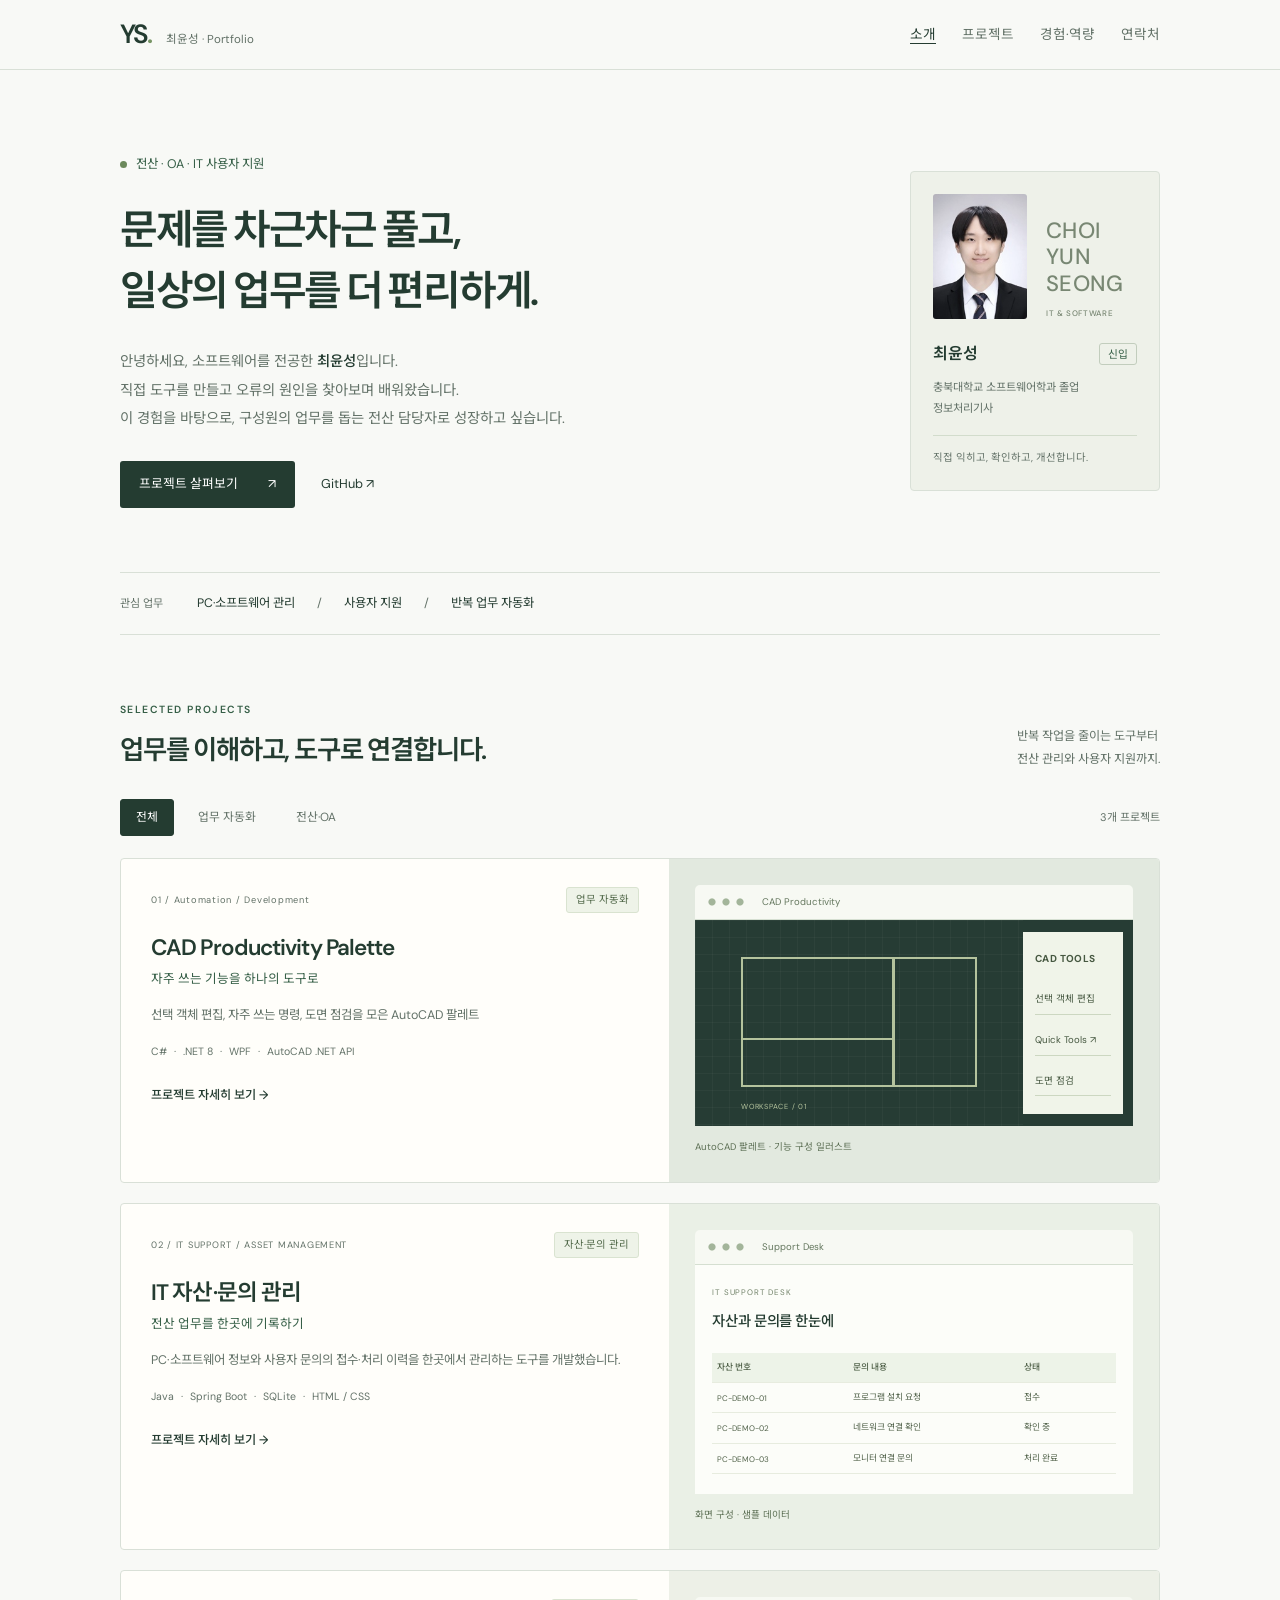
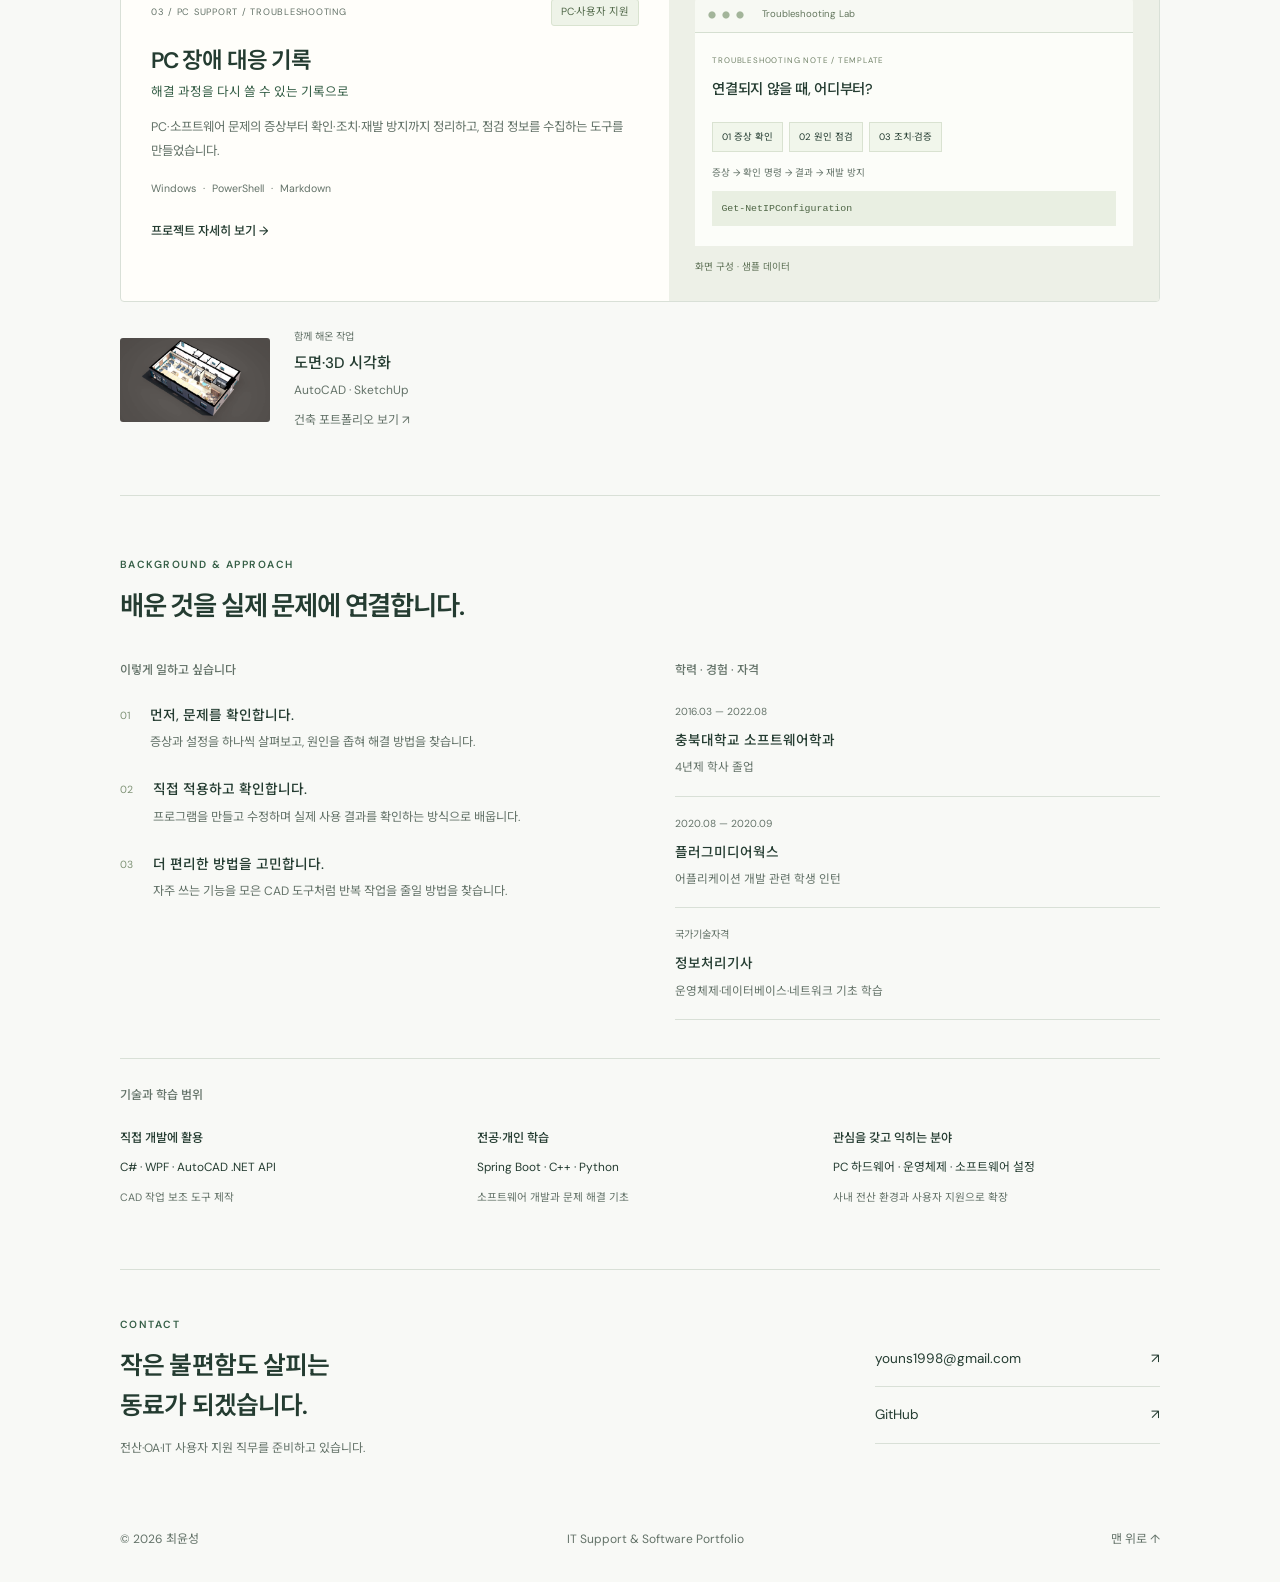
==== docs/index.html @ 03c6705c "Build IT support portfolio with finished project presentation" ====
<!doctype html>
<html lang="ko">
<head>
  <meta charset="utf-8">
  <meta name="viewport" content="width=device-width, initial-scale=1">
  <meta name="description" content="전산·OA 지원자 최윤성의 포트폴리오. C# 업무 자동화 경험과 IT 자산 관리, PC 장애 대응 프로젝트 설계를 소개합니다.">
  <link rel="icon" href="data:,">
  <link rel="stylesheet" href="css/portfolio.css?v=20261025-3">
  <title>최윤성 | IT Support & Software Portfolio</title>
</head>
<body data-page="home" data-focus="software" data-layout="support">
  <a class="skip-link" href="#work">프로젝트로 바로 가기</a>
  <header class="site-header">
    <a class="wordmark" href="#top" aria-label="최윤성 포트폴리오 처음으로">YS<span class="wordmark-dot">.</span><span class="wordmark-caption">최윤성 · Portfolio</span></a>
    <nav aria-label="주 메뉴"><a href="#top">소개</a><a href="#work">프로젝트</a><a href="#about">경험·역량</a><a href="#contact">연락처</a></nav>
  </header>
  <main id="top">
    <section class="hero page-width support-hero" aria-labelledby="hero-title">
      <div class="hero-copy">
        <p class="hero-role"><span class="availability-dot" aria-hidden="true"></span> 전산 · OA · IT 사용자 지원</p>
        <h1 id="hero-title">문제를 차근차근 풀고,<br>일상의 업무를 더 편리하게.</h1>
        <p class="hero-description">안녕하세요, 소프트웨어를 전공한 <strong>최윤성</strong>입니다.<br>직접 도구를 만들고 오류의 원인을 찾아보며 배워왔습니다.<br>이 경험을 바탕으로, 구성원의 업무를 돕는 전산 담당자로 성장하고 싶습니다.</p>
        <div class="hero-actions"><a class="solid-button" href="#work">프로젝트 살펴보기 <span aria-hidden="true">↗</span></a><a class="text-button" href="https://github.com/youns1998" target="_blank" rel="noopener noreferrer">GitHub ↗</a></div>
      </div>
      <aside class="profile-panel" aria-label="지원자 소개">
        <div class="profile-top"><img class="hero-portrait" src="images/최윤성.jpg" alt="최윤성 프로필 사진" width="120" height="160"><span class="profile-monogram" aria-hidden="true">CHOI<br>YUN<br>SEONG<span>IT & SOFTWARE</span></span></div>
        <p class="profile-name">최윤성 <span>신입</span></p>
        <ul class="hero-credentials"><li>충북대학교 소프트웨어학과 졸업</li><li>정보처리기사</li></ul>
        <p class="profile-caption">직접 익히고, 확인하고, 개선합니다.</p>
      </aside>
    </section>
    <div class="focus-strip page-width" aria-label="관심 업무"><span>관심 업무</span><p>PC·소프트웨어 관리</p><span aria-hidden="true">/</span><p>사용자 지원</p><span aria-hidden="true">/</span><p>반복 업무 자동화</p></div>
    <section id="work" class="work-section page-width" aria-labelledby="work-title">
      <div class="section-heading section-heading--wide"><div><p class="section-kicker">SELECTED PROJECTS</p><h2 id="work-title">업무를 이해하고, 도구로 연결합니다.</h2></div><p class="section-description">반복 작업을 줄이는 도구부터<br>전산 관리와 사용자 지원까지.</p></div>
      <div class="project-filters" role="group" aria-label="프로젝트 분야 필터"><button type="button" class="filter-button" data-filter="all" aria-pressed="true">전체</button><button type="button" class="filter-button" data-filter="automation" aria-pressed="false">업무 자동화</button><button type="button" class="filter-button" data-filter="support" aria-pressed="false">전산·OA</button><span id="project-filter-count" role="status"></span></div>
      <div id="software-project-list" class="case-list"></div>
      <section class="architecture-reference" aria-labelledby="visual-work-title"><a href="https://youns1998.github.io/portfolioCAD/" target="_blank" rel="noopener noreferrer"><img src="images/visual-work.png" alt="SketchUp으로 모델링한 만화카페 3D 렌더링" width="960" height="540" loading="lazy"><div class="architecture-reference-copy"><p>함께 해온 작업</p><h3 id="visual-work-title">도면·3D 시각화</h3><p>AutoCAD · SketchUp</p><span>건축 포트폴리오 보기 ↗</span></div></a></section>
    </section>
    <section id="about" class="about-section page-width" aria-labelledby="about-title">
      <div class="section-heading"><p class="section-kicker">BACKGROUND & APPROACH</p><h2 id="about-title">배운 것을 실제 문제에 연결합니다.</h2></div>
      <div class="about-grid"><div><h3 class="small-heading">이렇게 일하고 싶습니다</h3><ol class="approach-list"><li><span>01</span><div><h4>먼저, 문제를 확인합니다.</h4><p>증상과 설정을 하나씩 살펴보고, 원인을 좁혀 해결 방법을 찾습니다.</p></div></li><li><span>02</span><div><h4>직접 적용하고 확인합니다.</h4><p>프로그램을 만들고 수정하며 실제 사용 결과를 확인하는 방식으로 배웁니다.</p></div></li><li><span>03</span><div><h4>더 편리한 방법을 고민합니다.</h4><p>자주 쓰는 기능을 모은 CAD 도구처럼 반복 작업을 줄일 방법을 찾습니다.</p></div></li></ol></div>
      <div class="background"><h3 class="small-heading">학력 · 경험 · 자격</h3><dl class="background-list"><div><dt>2016.03 — 2022.08</dt><dd><strong>충북대학교 소프트웨어학과</strong><span>4년제 학사 졸업</span></dd></div><div><dt>2020.08 — 2020.09</dt><dd><strong>플러그미디어웍스</strong><span>어플리케이션 개발 관련 학생 인턴</span></dd></div><div><dt>국가기술자격</dt><dd><strong>정보처리기사</strong><span>운영체제·데이터베이스·네트워크 기초 학습</span></dd></div></dl></div></div>
      <div class="skills-overview"><h3 class="small-heading">기술과 학습 범위</h3><div class="skill-columns"><div><h4>직접 개발에 활용</h4><p>C# · WPF · AutoCAD .NET API</p><span>CAD 작업 보조 도구 제작</span></div><div><h4>전공·개인 학습</h4><p>Spring Boot · C++ · Python</p><span>소프트웨어 개발과 문제 해결 기초</span></div><div><h4>관심을 갖고 익히는 분야</h4><p>PC 하드웨어 · 운영체제 · 소프트웨어 설정</p><span>사내 전산 환경과 사용자 지원으로 확장</span></div></div></div>
    </section>
    <section id="contact" class="contact-section page-width support-contact" aria-labelledby="contact-title"><div><p class="section-kicker">CONTACT</p><h2 id="contact-title">작은 불편함도 살피는<br>동료가 되겠습니다.</h2><p>전산·OA·IT 사용자 지원 직무를 준비하고 있습니다.</p></div><div class="contact-links"><a href="mailto:youns1998@gmail.com">youns1998@gmail.com <span aria-hidden="true">↗</span></a><a href="https://github.com/youns1998" target="_blank" rel="noopener noreferrer">GitHub <span aria-hidden="true">↗</span></a></div></section>
  </main>
  <footer class="site-footer page-width"><span>© <span id="year"></span> 최윤성</span><span>IT Support & Software Portfolio</span><a href="#top">맨 위로 ↑</a></footer>
  <script src="data/projects.js?v=20261025-3"></script>
  <script src="js/portfolio.js?v=20261025-3"></script>
</body>
</html>
---- docs/css/portfolio.css ----
﻿@import url('https://fonts.googleapis.com/css2?family=DM+Sans:wght@400;500;600;700&family=Noto+Sans+KR:wght@400;500;600;700&display=swap');

:root { color-scheme:light; --ink:#252d28; --muted:#6a746c; --line:#dfe4dd; --paper:#fafbf9; --accent:#476351; --header-height:70px; }
* { box-sizing:border-box; }
html { scroll-padding-top:calc(var(--header-height) + 24px); }
body { margin:0; background:var(--paper); color:var(--ink); font-family:"DM Sans","Noto Sans KR",sans-serif; font-size:15px; line-height:1.75; }
a { color:inherit; text-underline-offset:4px; }
a:hover { color:var(--accent); }
a:focus-visible, button:focus-visible { outline:2px solid var(--accent); outline-offset:5px; }
button { font:inherit; }
img { max-width:100%; }
.page-width { width:min(100% - 64px,1040px); margin-inline:auto; }
.skip-link { position:fixed; z-index:100; left:16px; top:12px; padding:8px 14px; background:var(--ink); color:#fff; transform:translateY(-180%); }
.skip-link:focus { transform:none; }
.site-header { position:sticky; top:0; z-index:20; height:70px; display:flex; align-items:center; justify-content:space-between; gap:20px; padding-inline:max(32px,calc((100vw - 1040px)/2)); border-bottom:1px solid var(--line); background:var(--paper); }
.wordmark { font-weight:600; text-decoration:none; white-space:nowrap; }
.site-header nav { display:flex; gap:26px; }
.site-header nav a { font-size:.85rem; color:var(--muted); text-decoration:none; }
.site-header nav a[aria-current="location"] { color:var(--ink); text-decoration:underline; }
.hero { display:grid; grid-template-columns:minmax(0,1fr) 120px; align-items:center; gap:64px; padding-block:76px 68px; }
.hero-role { margin:0 0 10px; color:var(--muted); font-size:.85rem; }
.hero h1 { margin:0; font-size:2.6rem; font-weight:600; letter-spacing:-.045em; line-height:1.35; }
.hero-description { margin:22px 0; font-size:1rem; line-height:1.95; word-break:keep-all; }
.hero-credentials { margin:0; padding:0; list-style:none; color:var(--muted); font-size:.8rem; }
.hero-portrait { display:block; width:120px; height:160px; object-fit:cover; border-radius:3px; }
.work-section { padding-block:46px 64px; border-top:1px solid var(--line); }
h2 { font-size:1.4rem; font-weight:600; letter-spacing:-.035em; }
.section-heading { margin-bottom:28px; }
.section-heading h2 { margin:0; }
.project-collections { display:grid; gap:44px; }
.collection-heading { display:flex; align-items:baseline; justify-content:space-between; gap:18px; margin-bottom:16px; }
.collection-heading h3 { margin:0; color:var(--muted); font-size:.85rem; font-weight:500; }
.supporting-reference { font-size:.78rem; color:var(--muted); text-decoration:none; }
.featured-project-list { display:grid; grid-template-columns:repeat(2,minmax(0,1fr)); gap:18px; }
.featured-project { display:flex; flex-direction:column; align-items:start; min-width:0; padding:24px; border:1px solid var(--line); border-radius:4px; background:transparent; }
.project-status { display:inline-block; color:var(--muted); font-size:.73rem; font-weight:400; white-space:nowrap; }
.project-status[data-status="completed"] { color:var(--accent); }
.project-status-note { margin:6px 0; color:var(--muted); font-size:.8rem; }
.featured-project h4 { margin:10px 0 12px; font-size:1.2rem; font-weight:600; letter-spacing:-.025em; line-height:1.55; word-break:keep-all; }
.featured-description { margin:0 0 16px; color:var(--muted); font-size:.85rem; word-break:keep-all; }
.project-tools { display:flex; flex-wrap:wrap; gap:0; list-style:none; padding:0; margin:0 0 8px; color:var(--muted); font-size:.75rem; }
.project-tools li:not(:first-child)::before { content:"·"; margin:0 7px; }
.featured-footer { display:flex; flex-wrap:wrap; gap:18px; width:100%; margin-top:auto; padding-top:20px; }
.featured-footer a { font-size:.8rem; overflow-wrap:anywhere; }
.project-list { display:grid; }
.project-card--supporting { display:grid; grid-template-columns:minmax(0,1fr) auto; align-items:center; gap:24px; padding:20px 0; border-bottom:1px solid var(--line); }
.project-card--supporting:first-child { padding-top:4px; }
.project-card-copy { min-width:0; }
.project-title-row { display:flex; align-items:baseline; flex-wrap:wrap; gap:8px 14px; }
.project-card-title { margin:0; font-size:1rem; font-weight:500; letter-spacing:-.015em; }
.project-card-title a { text-decoration:none; }
.project-card-title a:hover { text-decoration:underline; }
.project-card-description { margin:5px 0 0; color:var(--muted); font-size:.83rem; word-break:keep-all; }
.project-row .project-tools { margin:7px 0 0; }
.project-row .project-card-title { font-size:1.05rem; }
.project-row .project-open-link { padding-block:10px; }
.architecture-reference { margin:32px 0 0; font-size:.8rem; color:var(--muted); }
.architecture-reference a { display:grid; grid-template-columns:176px minmax(0,1fr); align-items:center; gap:24px; width:fit-content; max-width:100%; text-decoration:none; }
.architecture-reference img { display:block; width:176px; height:auto; border-radius:3px; }
.architecture-reference h3 { margin:0; color:var(--ink); font-size:.95rem; font-weight:500; }
.architecture-reference p { margin:3px 0 8px; font-size:.75rem; }
.architecture-reference span { font-size:.75rem; }
.architecture-reference a:hover span { text-decoration:underline; }
.project-open-link { font-size:.78rem; color:var(--muted); white-space:nowrap; text-decoration:none; }
.project-open-link:hover { text-decoration:underline; }
.contact-section { display:flex; align-items:baseline; justify-content:space-between; flex-wrap:wrap; gap:20px; padding-block:36px 44px; border-top:1px solid var(--line); }
.contact-section h2 { margin:0; font-size:1rem; }
.contact-links { display:flex; flex-wrap:wrap; gap:12px 26px; font-size:.85rem; }
.contact-links a { text-decoration:none; overflow-wrap:anywhere; }
.contact-links a:hover { text-decoration:underline; }
.site-footer { display:flex; justify-content:space-between; align-items:center; gap:20px; padding-block:24px 32px; color:var(--muted); font-size:.75rem; }
.site-footer a { text-decoration:none; }
.detail-page { padding-block:28px 80px; }
.back-link { display:inline-block; margin-bottom:42px; font-size:.82rem; color:var(--muted); text-decoration:none; }
.detail-intro { display:grid; grid-template-columns:minmax(0,1.2fr) minmax(260px,1fr); align-items:start; gap:60px; padding-bottom:44px; }
.detail-heading { min-width:0; }
.detail-heading h1 { margin:10px 0 18px; font-size:2.25rem; line-height:1.45; font-weight:600; letter-spacing:-.04em; word-break:keep-all; overflow-wrap:anywhere; }
.detail-lead { margin:0 0 24px; color:var(--muted); font-size:.95rem; word-break:keep-all; }
.detail-facts { margin:0; font-size:.82rem; }
.detail-facts div, .project-card-meta div { display:grid; grid-template-columns:76px minmax(0,1fr); gap:16px; padding:12px 0; border-bottom:1px solid var(--line); }
.detail-facts dt { color:var(--muted); }
.detail-facts dd { margin:0; overflow-wrap:anywhere; }
.button { display:inline-block; padding:4px 0; color:var(--accent); font-size:.85rem; }
.development-detail { max-width:760px; padding-top:24px; border-top:1px solid var(--line); }
.development-detail h2 { font-size:1.15rem; margin:0 0 18px; }
.development-detail ul { padding-left:20px; color:var(--muted); font-size:.9rem; }
.development-detail li { margin-block:8px; }
.project-content { width:100%; min-width:0; margin:20px 0 0; }
.project-content h2, .project-content h5 { margin:0 0 10px; font-size:.95rem; font-weight:500; }
.project-content p, .project-features { margin:0; color:var(--muted); font-size:.83rem; line-height:1.85; overflow-wrap:anywhere; white-space:pre-line; }
.project-features { padding-left:20px; }
.project-verification { color:var(--muted); }
.project-screenshots { display:grid; gap:16px; }
.project-screenshot { margin:0; min-width:0; }
.project-screenshot img { display:block; width:100%; height:auto; border:1px solid var(--line); border-radius:3px; }
.project-screenshot figcaption { margin-top:6px; color:var(--muted); font-size:.75rem; overflow-wrap:anywhere; }
.detail-page > .project-content { max-width:860px; padding-top:24px; margin-bottom:28px; border-top:1px solid var(--line); }
.detail-page > .project-content h2 { font-size:1.15rem; }
.detail-page > .project-content p, .detail-page > .project-content li { font-size:.9rem; }
.featured-detail-intro:has(> :only-child) { grid-template-columns:1fr; }
.empty-message { min-height:40vh; }
.eyebrow { margin:0 0 12px; font-size:.75rem; color:var(--muted); }
/* Generic media cards remain available for document and video content. */
.project-card-visual { position:relative; display:grid; place-items:center; min-height:200px; }
.project-card-visual img { display:block; max-height:320px; object-fit:contain; }
.visual-grid, .visual-number, .visual-caption { display:none; }
.tool-preview { padding:20px; }
.tool-preview-title { display:block; margin-bottom:12px; }
.tool-preview-row { display:flex; justify-content:space-between; gap:12px; }
.drawing-document-index { display:grid; grid-template-columns:repeat(2,minmax(0,1fr)); gap:12px; }
.drawing-document-link { display:grid; gap:5px; padding:12px; border:1px solid var(--line); font-size:.8rem; text-decoration:none; }
.drawing-document-link img { width:100%; height:100px; object-fit:contain; }
.document-area { border-top:1px solid var(--line); padding-top:62px; }
.document-layout { display:grid; grid-template-columns:minmax(245px,320px) minmax(0,1fr); gap:28px; align-items:start; }
.document-list { max-height:900px; overflow:auto; border:1px solid var(--line); background:#fff; }
.document-group { margin:0; padding:15px 18px 8px; color:var(--accent); font-size:.7rem; font-weight:700; letter-spacing:.15em; text-transform:uppercase; }
.document-row { width:100%; min-height:77px; display:flex; align-items:center; gap:12px; padding:10px 14px; border:0; border-top:1px solid var(--line); background:#fff; text-align:left; color:var(--ink); cursor:pointer; }
.document-row:hover, .document-row.active { background:#eef2ec; }
.document-row.active { box-shadow:inset 3px 0 var(--accent); }
.document-row.is-pending .document-thumb { background:#f1f3ef; color:var(--muted); }
.document-thumb { width:52px; height:52px; flex:none; display:grid; place-items:center; background:#dfe8df; color:var(--accent); font-size:.65rem; font-weight:700; overflow:hidden; }
.document-thumb img { width:100%; height:100%; object-fit:cover; }
.document-row-labels { display:grid; flex:1; gap:3px; min-width:0; }
.document-row-labels small { color:var(--muted); font-size:.62rem; letter-spacing:.05em; }
.document-row-labels strong { font-size:.86rem; font-weight:600; }
.document-row-arrow { color:var(--accent); }
.pdf-panel { min-width:0; background:#fff; border:1px solid var(--line); }
.pdf-toolbar { min-height:66px; display:flex; justify-content:space-between; align-items:center; gap:15px; flex-wrap:wrap; padding:12px 18px; border-bottom:1px solid var(--line); }
.pdf-toolbar-label { display:flex; align-items:baseline; gap:12px; }
.pdf-title { font-size:.96rem; }
.pdf-count { color:var(--muted); font-size:.7rem; white-space:nowrap; }
.pdf-toolbar-actions { display:flex; align-items:center; flex-wrap:wrap; gap:6px; }
.toolbar-button, .toolbar-link { padding:7px 9px; border:1px solid var(--line); background:#fff; color:var(--ink); text-decoration:none; font-size:.7rem; font-weight:600; cursor:pointer; white-space:nowrap; }
.toolbar-button:hover:not(:disabled), .toolbar-link:hover { background:var(--paper); }
.toolbar-button:disabled { opacity:.35; cursor:default; }
.pdf-stage { height:min(78vh,860px); min-height:510px; background:#eef1ec; }
.pdf-stage:fullscreen { height:100vh; background:#e9ede7; }
.pdf-frame { display:block; width:100%; height:100%; border:0; }
.pdf-pending-state { height:100%; display:flex; flex-direction:column; justify-content:center; align-items:center; padding:28px; text-align:center; }
.pdf-pending-state strong { font-size:clamp(1.2rem,2.5vw,2rem); font-weight:500; word-break:keep-all; }
.pdf-pending-state > p:last-child { color:var(--muted); font-size:.9rem; }
.isometric-stage { position:relative; display:grid; place-items:center; width:100%; aspect-ratio:16/9; min-height:280px; overflow:hidden; border:1px solid var(--line); background:#f1f4ef; }
.isometric-video { display:block; width:100%; height:100%; position:absolute; inset:0; object-fit:contain; }
.video-toggle { position:absolute; right:20px; bottom:20px; min-height:44px; padding:10px 16px; border:1px solid #cad5cb; background:rgba(255,255,255,.96); color:var(--ink); font-size:.8rem; cursor:pointer; }
.video-toggle:disabled { opacity:.5; cursor:default; }
.project-card-visual > .isometric-stage { position:absolute; inset:0; height:100%; min-height:0; aspect-ratio:auto; border:0; }

@media (max-width:900px) {
  .detail-intro { grid-template-columns:1fr; gap:28px; }
  .document-layout { grid-template-columns:1fr; }
  .document-list { max-height:275px; }
}
@media (max-width:700px) {
  .featured-project-list { grid-template-columns:1fr; }
}
@media (max-width:600px) {
  .page-width { width:calc(100% - 40px); }
  .site-header { padding-inline:20px; gap:12px; }
  .site-header nav { gap:18px; }
  .site-header nav a { font-size:.75rem; }
  .wordmark { font-size:.9rem; }
  .hero { grid-template-columns:minmax(0,1fr) 72px; align-items:start; gap:16px; padding-block:48px; }
  .hero h1 { font-size:1.85rem; }
  .hero-portrait { width:72px; height:96px; margin-top:8px; }
  .hero-description { font-size:.88rem; }
  .hero-description br { display:none; }
  .hero-credentials { font-size:.73rem; }
  .work-section { padding-block:32px 44px; }
  .section-heading h2 { font-size:1.25rem; }
  .project-collections { gap:34px; }
  .featured-project { padding:20px; }
  .featured-project h4 { font-size:1.1rem; }
  .project-card--supporting { grid-template-columns:1fr; gap:10px; padding:18px 0; }
  .project-open-link { justify-self:start; }
  .project-card-title { font-size:.95rem; }
  .architecture-reference a { grid-template-columns:112px minmax(0,1fr); gap:16px; }
  .architecture-reference img { width:112px; }
  .architecture-reference h3 { font-size:.85rem; }
  .contact-section { display:block; padding-block:28px; }
  .contact-links { margin-top:16px; }
  .detail-heading h1 { font-size:1.85rem; }
  .back-link { margin-bottom:28px; }
  .pdf-toolbar { align-items:start; }
  .pdf-toolbar-actions { width:100%; }
  .pdf-stage { min-height:440px; height:65vh; }
  .isometric-stage { aspect-ratio:4/3; min-height:270px; }
  .video-toggle { right:12px; bottom:14px; }
}

/* IT support portfolio. Existing document/video layouts above remain compatible. */
:root { --paper:#f8f9f6; --ink:#243c31; --muted:#637268; --accent:#365f47; --line:#d9e0d7; }
body { -webkit-font-smoothing:antialiased; }
[hidden] { display:none !important; }
.sr-only { position:absolute; width:1px; height:1px; padding:0; margin:-1px; overflow:hidden; clip:rect(0,0,0,0); white-space:nowrap; border:0; }
.wordmark { display:flex; align-items:baseline; font-size:1.65rem; letter-spacing:-.07em; }
.wordmark-dot { color:#789565; }
.wordmark-caption { margin-left:15px; color:var(--muted); font-size:.72rem; font-weight:400; letter-spacing:0; }
.site-header { background:rgba(248,249,246,.97); }
.site-header nav a { padding-block:12px; }
.support-hero { grid-template-columns:minmax(0,1fr) 250px; gap:68px; padding-block:84px 64px; }
.support-hero h1 { font-size:clamp(2rem,3.2vw,2.9rem); font-weight:600; line-height:1.5; letter-spacing:-.055em; word-break:keep-all; }
.support-hero .hero-role { display:flex; align-items:center; gap:9px; margin-bottom:24px; color:var(--accent); font-size:.78rem; }
.availability-dot { width:7px; height:7px; background:#6b895b; border-radius:50%; }
.support-hero .hero-description { margin-block:24px 28px; font-size:.9rem; color:var(--muted); line-height:2; }
.hero-description strong { color:var(--ink); font-weight:500; }
.hero-actions { display:flex; align-items:center; gap:26px; }
.solid-button { display:inline-flex; align-items:center; gap:30px; padding:12px 19px; background:var(--ink); color:#fff; text-decoration:none; font-size:.8rem; border-radius:3px; }
.solid-button:hover { background:var(--accent); color:#fff; }
.text-button { font-size:.8rem; text-decoration:none; }
.text-button:hover { text-decoration:underline; }
.profile-panel { align-self:center; padding:22px; border:1px solid var(--line); background:#eef1e9; border-radius:4px; }
.profile-top { display:flex; align-items:end; gap:19px; }
.profile-panel .hero-portrait { width:94px; height:125px; margin:0; filter:saturate(.8); }
.profile-monogram { color:#788773; font-size:1.38rem; font-weight:500; line-height:1.2; letter-spacing:.02em; }
.profile-monogram > span { display:block; margin-top:12px; font-size:.5rem; letter-spacing:.08em; }
.profile-name { display:flex; justify-content:space-between; align-items:center; margin:21px 0 9px; font-size:1rem; font-weight:600; }
.profile-name > span { font-size:.67rem; font-weight:400; padding:1px 8px; border:1px solid #c2cdbd; border-radius:3px; color:var(--accent); }
.profile-panel .hero-credentials { font-size:.7rem; line-height:1.9; }
.profile-caption { border-top:1px solid #d2dccc; padding-top:13px; margin:16px 0 0; font-size:.65rem; color:var(--muted); }
.focus-strip { display:flex; align-items:center; flex-wrap:wrap; gap:10px 22px; padding-block:20px; border-top:1px solid var(--line); border-bottom:1px solid var(--line); font-size:.77rem; }
.focus-strip p { margin:0; }
.focus-strip > span { color:var(--muted); }
.focus-strip > span:first-child { margin-right:12px; font-size:.69rem; }
body[data-layout="support"] .work-section { border-top:0; padding-top:66px; }
.section-kicker { margin:0 0 12px; color:var(--accent); font-size:.65rem; font-weight:600; letter-spacing:.14em; }
.section-heading h2 { font-size:1.65rem; letter-spacing:-.045em; line-height:1.5; }
.section-heading--wide { display:flex; align-items:end; justify-content:space-between; gap:22px; margin-bottom:28px; }
.section-description { margin:0; color:var(--muted); font-size:.76rem; line-height:1.9; }
.project-filters { display:flex; flex-wrap:wrap; align-items:center; gap:8px; margin-bottom:22px; }
.filter-button { border:1px solid transparent; padding:7px 15px; background:transparent; color:var(--muted); font-size:.74rem; cursor:pointer; border-radius:3px; }
.filter-button[aria-pressed="true"] { border-color:var(--ink); background:var(--ink); color:#fff; }
.filter-button:hover:not([aria-pressed="true"]) { background:#e9ede5; }
#project-filter-count { margin-left:auto; color:var(--muted); font-size:.69rem; }
.case-list { display:grid; gap:20px; }
.case-card { display:grid; grid-template-columns:minmax(0,1.12fr) minmax(0,1fr); border:1px solid var(--line); border-radius:4px; background:#fffefa; overflow:hidden; }
.case-copy { padding:28px 30px; min-width:0; }
.case-topline { display:flex; align-items:center; justify-content:space-between; flex-wrap:wrap; gap:8px; margin-bottom:18px; }
.case-topline > span:empty { display:none; }
.case-number { font-size:.58rem; letter-spacing:.08em; color:var(--muted); }
.case-topline .project-status, .case-detail .project-status { font-size:.65rem; padding:3px 8px; border:1px solid #dce3d6; border-radius:3px; background:#f1f5ed; color:#405e3d; }
.case-topline .project-status[data-status="planned"], .case-detail .project-status[data-status="planned"] { color:#886526; background:#faf4e7; border-color:#e7d8bb; }
.case-title { margin:0 0 4px; font-size:1.4rem; font-weight:600; letter-spacing:-.04em; line-height:1.5; }
.case-title a { text-decoration:none; }
.case-title a:hover { text-decoration:underline; }
.case-label { margin:0 0 13px; color:var(--accent); font-size:.79rem; }
.case-card .project-card-description { margin:0 0 16px; font-size:.78rem; line-height:1.9; }
.case-card .project-tools { font-size:.66rem; }
.case-actions { display:flex; flex-wrap:wrap; gap:12px 22px; align-items:center; margin-top:23px; }
.case-detail-link { font-size:.76rem; font-weight:500; text-decoration:none; }
.case-detail-link:hover { text-decoration:underline; }
.case-actions .project-open-link { font-size:.69rem; }
.unfinished-note { margin:14px 0 -8px; font-size:.66rem; color:#876829; }
.case-preview { display:flex; flex-direction:column; align-self:stretch; min-width:0; margin:0; background:#eaf0e6; padding:26px; justify-content:center; }
.preview-chrome { display:flex; align-items:center; gap:16px; border-bottom:1px solid #d5dfd1; background:#f7f9f3; padding:9px 13px; font-size:.6rem; color:#64775e; border-radius:5px 5px 0 0; }
.preview-dots { font-size:.5rem; color:#a3b59a; letter-spacing:2px; }
.preview-screen { min-height:172px; background:#fcfdf9; padding:20px 17px; overflow:hidden; }
.case-preview figcaption { margin-top:12px; color:#5d7055; font-size:.6rem; line-height:1.8; }
.preview-eyebrow { margin:0 0 9px; color:#72836a; font-size:.5rem; letter-spacing:.1em; }
.preview-heading { font-size:.9rem; font-weight:500; letter-spacing:-.025em; }
.preview-table { width:100%; border-collapse:collapse; margin-top:18px; font-size:.55rem; color:#52634b; text-align:left; }
.preview-table th { font-weight:500; background:#edf3e8; }
.preview-table th, .preview-table td { padding:7px 5px; border-bottom:1px solid #e7ecdf; }
.preview-table td:first-child { font-size:.5rem; white-space:nowrap; }
.preview-flow { display:flex; flex-wrap:wrap; gap:6px; margin-top:19px; }
.preview-flow span { border:1px solid #d9e2d1; background:#f1f6eb; padding:6px 9px; font-size:.59rem; }
.preview-note { margin:13px 0 9px; font-size:.6rem; color:var(--muted); }
.preview-code { display:block; padding:9px; background:#e9efe2; color:#4e6545; font-size:.62rem; overflow-wrap:anywhere; }
.preview--runbook { background:#edf0e7; }
.preview--cad { background:#e2e9df; }
.preview--cad .preview-screen { display:grid; grid-template-columns:1fr 110px; padding:0; background:#263c34; }
.cad-drawing { position:relative; min-height:200px; background-image:linear-gradient(#ffffff08 1px,transparent 1px),linear-gradient(90deg,#ffffff08 1px,transparent 1px); background-size:17px 17px; }
.drawing-room { position:absolute; border:2px solid #b4c39d; }
.room-one { left:14%; top:18%; width:47%; height:40%; }
.room-two { left:14%; top:56%; width:47%; height:25%; border-top:0; }
.room-three { left:60%; top:18%; width:26%; height:63%; }
.drawing-label { position:absolute; left:14%; bottom:6%; color:#b4c39d; font-size:.46rem; letter-spacing:.1em; }
.cad-palette { display:flex; flex-direction:column; gap:11px; padding:18px 12px; margin:12px 10px 12px 0; color:#465841; background:#f0f4e9; font-size:.6rem; }
.cad-palette strong { font-size:.63rem; letter-spacing:.04em; margin-bottom:6px; }
.cad-palette > span { padding:6px 0; border-bottom:1px solid #ccd7c1; }
.learning-projects { border-block:1px solid var(--line); padding-block:19px; margin-top:26px; }
.learning-projects summary { cursor:pointer; font-size:.82rem; }
.learning-projects summary > span { margin-left:15px; color:var(--muted); font-size:.7rem; }
.learning-projects > p { font-size:.76rem; color:var(--muted); }
.learning-row { display:flex; justify-content:space-between; gap:18px; font-size:.79rem; padding:11px 0; }
.learning-row span { flex-shrink:0; font-size:.7rem; color:var(--muted); }
body[data-layout="support"] .architecture-reference { margin-top:26px; }
body[data-layout="support"] .architecture-reference a { width:100%; grid-template-columns:150px 1fr; gap:24px; }
body[data-layout="support"] .architecture-reference img { width:150px; }
.architecture-reference-copy > p:first-child { font-size:.64rem; margin:0 0 4px; }
.about-section { padding-block:60px; border-top:1px solid var(--line); }
.about-grid { display:grid; grid-template-columns:1fr 1fr; gap:70px; margin-top:34px; }
.small-heading { font-size:.75rem; font-weight:500; color:var(--muted); margin:0 0 22px; }
.approach-list { list-style:none; padding:0; margin:0; }
.approach-list li { display:flex; gap:20px; margin-bottom:24px; }
.approach-list li > span { font-size:.65rem; color:#7e9275; padding-top:4px; }
.approach-list h4 { margin:0 0 5px; font-size:.86rem; font-weight:500; }
.approach-list p { margin:0; font-size:.76rem; color:var(--muted); word-break:keep-all; }
.background-list { margin:0; }
.background-list > div { padding-bottom:18px; margin-bottom:18px; border-bottom:1px solid var(--line); }
.background-list dt { font-size:.64rem; color:var(--muted); margin-bottom:6px; }
.background-list dd { margin:0; }
.background-list strong { font-size:.85rem; font-weight:500; }
.background-list span { display:block; font-size:.73rem; color:var(--muted); margin-top:4px; }
.skills-overview { padding-top:26px; margin-top:20px; border-top:1px solid var(--line); }
.skill-columns { display:grid; grid-template-columns:1fr 1fr 1fr; gap:30px; }
.skill-columns h4 { font-size:.76rem; font-weight:500; margin:0 0 8px; }
.skill-columns p { font-size:.74rem; margin:0 0 5px; }
.skill-columns span { font-size:.67rem; color:var(--muted); }
.support-contact { align-items:center; padding-block:46px; }
.support-contact h2 { font-size:1.55rem; line-height:1.6; }
.support-contact > div > p:last-child { font-size:.75rem; color:var(--muted); margin-bottom:0; }
.support-contact .contact-links { display:grid; gap:0; min-width:285px; }
.support-contact .contact-links a { display:flex; justify-content:space-between; gap:25px; border-bottom:1px solid var(--line); padding:16px 0; font-size:.85rem; }
.case-detail-intro { display:grid; grid-template-columns:1fr 1fr; gap:48px; padding-bottom:35px; align-items:center; }
.case-detail-intro .section-kicker { margin-top:20px; }
.case-detail-intro .detail-heading h1 { font-size:2rem; }
.case-detail .case-preview { border-radius:4px; }
.completion-notice { padding:21px 24px; background:#f3f0e5; border-left:3px solid #b19558; margin-block:0 42px; }
.completion-notice strong { font-size:.87rem; font-weight:500; }
.completion-notice p { font-size:.78rem; margin:7px 0 0; color:#74694e; }
.case-overview { display:grid; grid-template-columns:repeat(3,1fr); gap:32px; }
.case-overview h2 { font-size:1rem; margin:0 0 12px; }
.case-overview p { font-size:.83rem; color:var(--muted); word-break:keep-all; }
.case-facts { margin-block:25px 40px; }
.case-facts > div { grid-template-columns:100px 1fr; }
.implementation-section, .evidence-section { padding-block:28px; border-top:1px solid var(--line); }
.implementation-section h2, .evidence-section h2 { font-size:1.2rem; margin:0 0 12px; }
.implementation-section > p:not(.section-kicker), .evidence-section > p { font-size:.8rem; color:var(--muted); }
.implementation-list { list-style:none; padding:0; margin:25px 0 0; }
.implementation-list li { display:flex; gap:15px; align-items:baseline; padding-block:13px; border-bottom:1px solid var(--line); font-size:.83rem; }
.todo-marker { font-size:.63rem; flex-shrink:0; color:#856426; border:1px solid #decfac; background:#faf4e7; padding:2px 7px; border-radius:2px; }
.evidence-grid { display:grid; grid-template-columns:repeat(3,1fr); gap:16px; margin-top:24px; }
.evidence-slot { padding:22px; border:1px dashed #bbc9b4; border-radius:3px; background:#f0f3eb; min-height:140px; }
.evidence-slot > span { color:#687b5f; font-size:.65rem; }
.evidence-slot p { margin:14px 0 0; font-size:.8rem; }
@media (max-width:900px) {
  .support-hero { gap:30px; grid-template-columns:minmax(0,1fr) 220px; }
  .profile-panel { padding:17px; }
  .profile-top { gap:13px; }
  .profile-monogram { font-size:1.16rem; }
  .case-card { grid-template-columns:1fr 1fr; }
  .case-copy { padding:24px; }
  .case-preview { padding:20px; }
  .case-title { font-size:1.2rem; }
  .about-grid { gap:35px; }
  .case-detail-intro { gap:28px; }
}
@media (max-width:700px) {
  .support-hero { grid-template-columns:1fr; padding-block:48px 36px; }
  .support-hero h1 { font-size:clamp(1.8rem,5.2vw,2.6rem); }
  .profile-panel { display:none; }
  .support-hero .hero-description { font-size:.85rem; }
  .wordmark-caption { display:none; }
  .focus-strip { gap:8px 13px; font-size:.68rem; }
  .focus-strip > span:first-child { flex-basis:100%; }
  .section-heading--wide { display:block; }
  .section-description { margin-top:15px; }
  .section-description br { display:none; }
  .section-heading h2 { font-size:1.35rem; }
  body[data-layout="support"] .work-section { padding-top:40px; }
  .case-card { grid-template-columns:1fr; }
  .case-preview { padding:22px; }
  .case-copy { padding:24px; }
  .case-preview .preview-screen { min-height:160px; }
  .case-preview.preview--cad .preview-screen { min-height:190px; }
  .case-title { font-size:1.35rem; }
  .about-grid, .skill-columns, .case-overview, .evidence-grid { grid-template-columns:1fr; gap:24px; }
  .about-section { padding-block:40px; }
  .skill-columns { gap:20px; }
  .skill-columns > div { border-left:2px solid #d5dfcc; padding-left:16px; }
  .case-detail-intro { grid-template-columns:1fr; }
  .support-contact { display:block; }
  .support-contact .contact-links { min-width:0; margin-top:20px; }
  .support-contact h2 { font-size:1.35rem; }
  .site-footer > span:nth-child(2) { display:none; }
  .case-overview p { margin-bottom:0; }
  .case-detail-intro .detail-heading h1 { font-size:1.7rem; }
}
@media (max-width:380px) {
  .page-width { width:calc(100% - 32px); }
  .site-header { padding-inline:16px; }
  .site-header nav { gap:12px; }
  .site-header nav a { font-size:.67rem; }
  .support-hero h1 { font-size:1.65rem; }
  .filter-button { padding:7px 11px; font-size:.69rem; }
  .case-copy { padding:20px; }
  .case-preview { padding:16px; }
  .case-title { font-size:1.2rem; }
  .preview-table { font-size:.5rem; }
  .preview-table th, .preview-table td { padding:7px 3px; }
  .preview-flow span { padding:6px; font-size:.55rem; }
  .learning-projects summary > span { display:block; margin-left:18px; }
}
@media (prefers-reduced-motion:reduce) { html { scroll-behavior:auto; } }

/* Finished presentation: project subjects replace implementation-state UI. */
.project-type { display:inline-block; padding:3px 9px; background:#eef3e8; color:#52694a; border:1px solid #d9e3d0; border-radius:3px; font-size:.65rem; white-space:nowrap; }
.case-detail .project-type { margin-bottom:2px; }
.case-features-section, .case-workflow-section { padding-block:34px; border-top:1px solid var(--line); }
.case-features-section > h2, .case-workflow-section > h2 { margin:0 0 24px; font-size:1.2rem; }
.case-feature-grid { display:grid; grid-template-columns:repeat(3,minmax(0,1fr)); gap:18px; }
.case-feature-item { padding:24px; background:#eef2e9; border:1px solid var(--line); border-radius:4px; }
.feature-index { color:#839176; font-size:.68rem; }
.case-feature-item h3 { margin:17px 0 9px; font-size:.95rem; font-weight:500; }
.case-feature-item p { margin:0; color:var(--muted); font-size:.8rem; word-break:keep-all; }
.case-workflow { display:grid; grid-template-columns:repeat(4,minmax(0,1fr)); list-style:none; padding:0; margin:0; border:1px solid var(--line); border-radius:4px; }
.case-workflow li { padding:22px; border-right:1px solid var(--line); min-width:0; }
.case-workflow li:last-child { border-right:0; }
.case-workflow span { display:block; margin-bottom:13px; color:#849178; font-size:.66rem; }
.case-workflow strong { font-size:.85rem; font-weight:500; word-break:keep-all; }
.case-closing { display:flex; justify-content:space-between; gap:24px; align-items:center; flex-wrap:wrap; margin-top:16px; padding-block:30px; border-top:1px solid var(--line); }
.case-closing p { font-size:.8rem; color:var(--muted); margin:0; }
@media (max-width:700px) {
  .case-feature-grid { grid-template-columns:1fr; gap:13px; }
  .case-feature-item { padding:22px; }
  .case-feature-item h3 { margin-top:10px; }
  .case-workflow { grid-template-columns:repeat(2,minmax(0,1fr)); }
  .case-workflow li { padding:20px; }
  .case-workflow li:nth-child(2) { border-right:0; }
  .case-workflow li:nth-child(-n+2) { border-bottom:1px solid var(--line); }
}
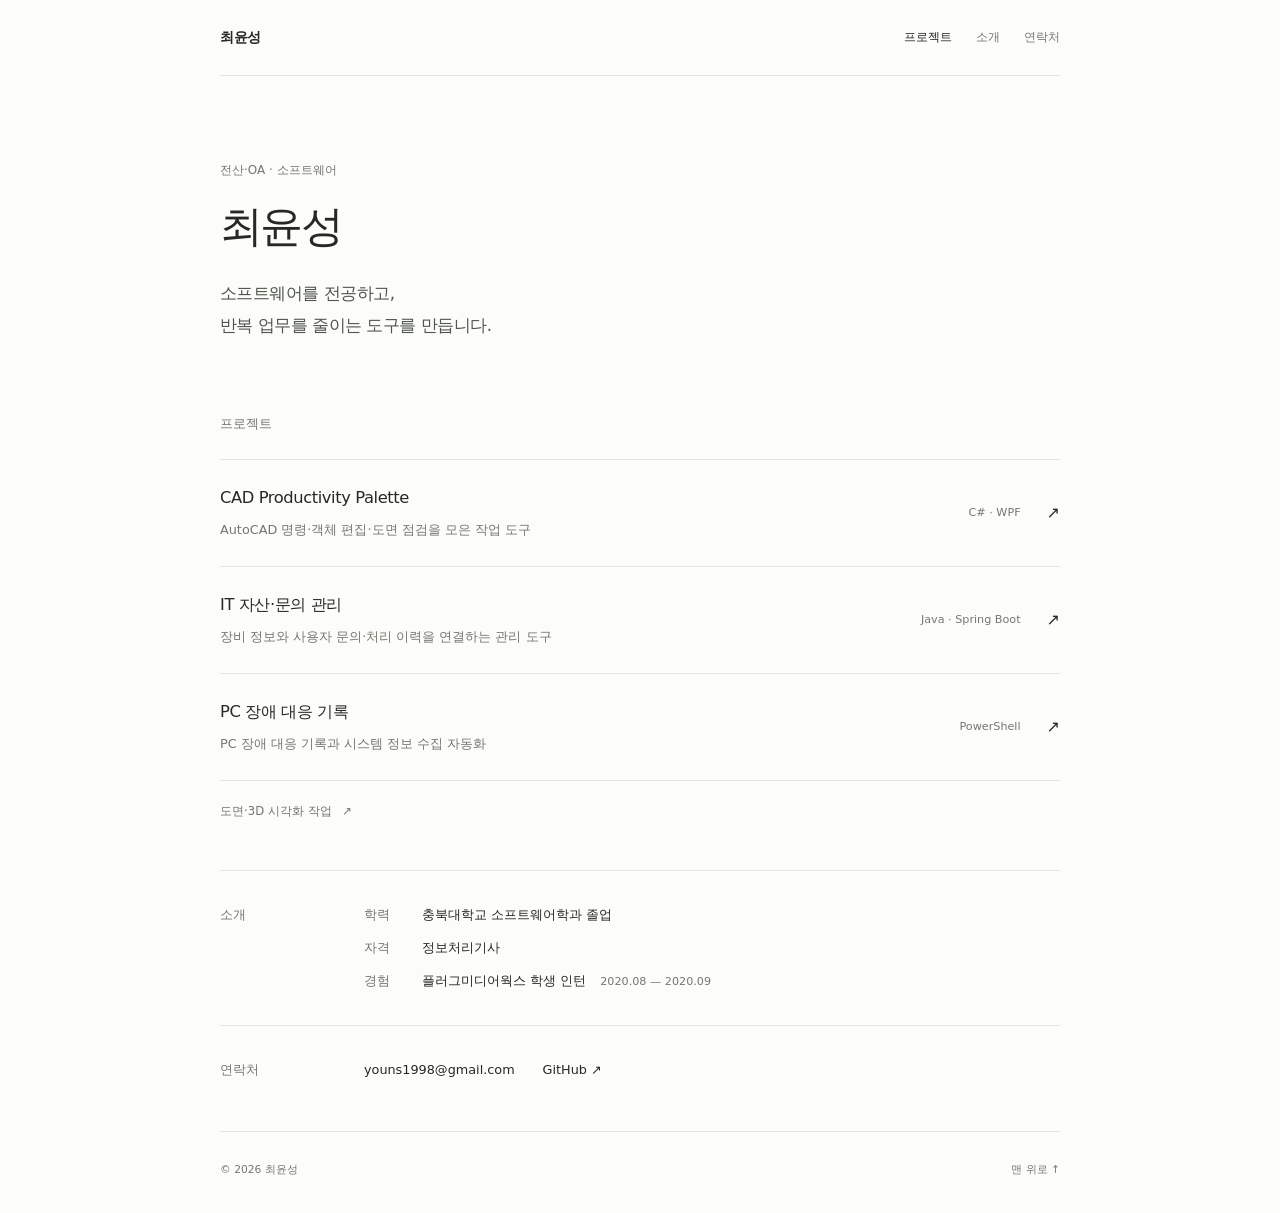
==== commit f6074ad1: "Simplify portfolio to concise text and project list" ====
--- a/docs/index.html
+++ b/docs/index.html
@@ -1,51 +1,41 @@
-<!doctype html>
+﻿<!doctype html>
 <html lang="ko">
 <head>
   <meta charset="utf-8">
   <meta name="viewport" content="width=device-width, initial-scale=1">
-  <meta name="description" content="전산·OA 지원자 최윤성의 포트폴리오. C# 업무 자동화 경험과 IT 자산 관리, PC 장애 대응 프로젝트 설계를 소개합니다.">
+  <meta name="description" content="최윤성의 전산·OA·소프트웨어 포트폴리오. 업무 자동화, IT 자산 관리, PC 사용자 지원 프로젝트를 소개합니다.">
   <link rel="icon" href="data:,">
-  <link rel="stylesheet" href="css/portfolio.css?v=20261025-3">
+  <link rel="stylesheet" href="css/portfolio.css?v=20261025-4">
   <title>최윤성 | IT Support & Software Portfolio</title>
 </head>
 <body data-page="home" data-focus="software" data-layout="support">
   <a class="skip-link" href="#work">프로젝트로 바로 가기</a>
-  <header class="site-header">
-    <a class="wordmark" href="#top" aria-label="최윤성 포트폴리오 처음으로">YS<span class="wordmark-dot">.</span><span class="wordmark-caption">최윤성 · Portfolio</span></a>
-    <nav aria-label="주 메뉴"><a href="#top">소개</a><a href="#work">프로젝트</a><a href="#about">경험·역량</a><a href="#contact">연락처</a></nav>
+  <header class="site-header page-width">
+    <a class="wordmark" href="#top">최윤성</a>
+    <nav aria-label="주 메뉴"><a href="#work">프로젝트</a><a href="#about">소개</a><a href="#contact">연락처</a></nav>
   </header>
-  <main id="top">
-    <section class="hero page-width support-hero" aria-labelledby="hero-title">
-      <div class="hero-copy">
-        <p class="hero-role"><span class="availability-dot" aria-hidden="true"></span> 전산 · OA · IT 사용자 지원</p>
-        <h1 id="hero-title">문제를 차근차근 풀고,<br>일상의 업무를 더 편리하게.</h1>
-        <p class="hero-description">안녕하세요, 소프트웨어를 전공한 <strong>최윤성</strong>입니다.<br>직접 도구를 만들고 오류의 원인을 찾아보며 배워왔습니다.<br>이 경험을 바탕으로, 구성원의 업무를 돕는 전산 담당자로 성장하고 싶습니다.</p>
-        <div class="hero-actions"><a class="solid-button" href="#work">프로젝트 살펴보기 <span aria-hidden="true">↗</span></a><a class="text-button" href="https://github.com/youns1998" target="_blank" rel="noopener noreferrer">GitHub ↗</a></div>
-      </div>
-      <aside class="profile-panel" aria-label="지원자 소개">
-        <div class="profile-top"><img class="hero-portrait" src="images/최윤성.jpg" alt="최윤성 프로필 사진" width="120" height="160"><span class="profile-monogram" aria-hidden="true">CHOI<br>YUN<br>SEONG<span>IT & SOFTWARE</span></span></div>
-        <p class="profile-name">최윤성 <span>신입</span></p>
-        <ul class="hero-credentials"><li>충북대학교 소프트웨어학과 졸업</li><li>정보처리기사</li></ul>
-        <p class="profile-caption">직접 익히고, 확인하고, 개선합니다.</p>
-      </aside>
+  <main id="top" class="page-width">
+    <section class="intro" aria-labelledby="hero-title">
+      <p class="intro-role">전산·OA · 소프트웨어</p>
+      <h1 id="hero-title">최윤성</h1>
+      <p class="intro-description">소프트웨어를 전공하고,<br>반복 업무를 줄이는 도구를 만듭니다.</p>
     </section>
-    <div class="focus-strip page-width" aria-label="관심 업무"><span>관심 업무</span><p>PC·소프트웨어 관리</p><span aria-hidden="true">/</span><p>사용자 지원</p><span aria-hidden="true">/</span><p>반복 업무 자동화</p></div>
-    <section id="work" class="work-section page-width" aria-labelledby="work-title">
-      <div class="section-heading section-heading--wide"><div><p class="section-kicker">SELECTED PROJECTS</p><h2 id="work-title">업무를 이해하고, 도구로 연결합니다.</h2></div><p class="section-description">반복 작업을 줄이는 도구부터<br>전산 관리와 사용자 지원까지.</p></div>
-      <div class="project-filters" role="group" aria-label="프로젝트 분야 필터"><button type="button" class="filter-button" data-filter="all" aria-pressed="true">전체</button><button type="button" class="filter-button" data-filter="automation" aria-pressed="false">업무 자동화</button><button type="button" class="filter-button" data-filter="support" aria-pressed="false">전산·OA</button><span id="project-filter-count" role="status"></span></div>
-      <div id="software-project-list" class="case-list"></div>
-      <section class="architecture-reference" aria-labelledby="visual-work-title"><a href="https://youns1998.github.io/portfolioCAD/" target="_blank" rel="noopener noreferrer"><img src="images/visual-work.png" alt="SketchUp으로 모델링한 만화카페 3D 렌더링" width="960" height="540" loading="lazy"><div class="architecture-reference-copy"><p>함께 해온 작업</p><h3 id="visual-work-title">도면·3D 시각화</h3><p>AutoCAD · SketchUp</p><span>건축 포트폴리오 보기 ↗</span></div></a></section>
+    <section id="work" class="work-section" aria-labelledby="work-title">
+      <h2 id="work-title">프로젝트</h2>
+      <div id="software-project-list" class="project-list"></div>
+      <p class="other-work"><a href="https://youns1998.github.io/portfolioCAD/" target="_blank" rel="noopener noreferrer">도면·3D 시각화 작업 <span aria-hidden="true">↗</span></a></p>
     </section>
-    <section id="about" class="about-section page-width" aria-labelledby="about-title">
-      <div class="section-heading"><p class="section-kicker">BACKGROUND & APPROACH</p><h2 id="about-title">배운 것을 실제 문제에 연결합니다.</h2></div>
-      <div class="about-grid"><div><h3 class="small-heading">이렇게 일하고 싶습니다</h3><ol class="approach-list"><li><span>01</span><div><h4>먼저, 문제를 확인합니다.</h4><p>증상과 설정을 하나씩 살펴보고, 원인을 좁혀 해결 방법을 찾습니다.</p></div></li><li><span>02</span><div><h4>직접 적용하고 확인합니다.</h4><p>프로그램을 만들고 수정하며 실제 사용 결과를 확인하는 방식으로 배웁니다.</p></div></li><li><span>03</span><div><h4>더 편리한 방법을 고민합니다.</h4><p>자주 쓰는 기능을 모은 CAD 도구처럼 반복 작업을 줄일 방법을 찾습니다.</p></div></li></ol></div>
-      <div class="background"><h3 class="small-heading">학력 · 경험 · 자격</h3><dl class="background-list"><div><dt>2016.03 — 2022.08</dt><dd><strong>충북대학교 소프트웨어학과</strong><span>4년제 학사 졸업</span></dd></div><div><dt>2020.08 — 2020.09</dt><dd><strong>플러그미디어웍스</strong><span>어플리케이션 개발 관련 학생 인턴</span></dd></div><div><dt>국가기술자격</dt><dd><strong>정보처리기사</strong><span>운영체제·데이터베이스·네트워크 기초 학습</span></dd></div></dl></div></div>
-      <div class="skills-overview"><h3 class="small-heading">기술과 학습 범위</h3><div class="skill-columns"><div><h4>직접 개발에 활용</h4><p>C# · WPF · AutoCAD .NET API</p><span>CAD 작업 보조 도구 제작</span></div><div><h4>전공·개인 학습</h4><p>Spring Boot · C++ · Python</p><span>소프트웨어 개발과 문제 해결 기초</span></div><div><h4>관심을 갖고 익히는 분야</h4><p>PC 하드웨어 · 운영체제 · 소프트웨어 설정</p><span>사내 전산 환경과 사용자 지원으로 확장</span></div></div></div>
+    <section id="about" class="about-section" aria-labelledby="about-title">
+      <h2 id="about-title">소개</h2>
+      <dl class="profile-facts"><div><dt>학력</dt><dd>충북대학교 소프트웨어학과 졸업</dd></div><div><dt>자격</dt><dd>정보처리기사</dd></div><div><dt>경험</dt><dd>플러그미디어웍스 학생 인턴 <span class="fact-date">2020.08 — 2020.09</span></dd></div></dl>
     </section>
-    <section id="contact" class="contact-section page-width support-contact" aria-labelledby="contact-title"><div><p class="section-kicker">CONTACT</p><h2 id="contact-title">작은 불편함도 살피는<br>동료가 되겠습니다.</h2><p>전산·OA·IT 사용자 지원 직무를 준비하고 있습니다.</p></div><div class="contact-links"><a href="mailto:youns1998@gmail.com">youns1998@gmail.com <span aria-hidden="true">↗</span></a><a href="https://github.com/youns1998" target="_blank" rel="noopener noreferrer">GitHub <span aria-hidden="true">↗</span></a></div></section>
+    <section id="contact" class="contact-section" aria-labelledby="contact-title">
+      <h2 id="contact-title">연락처</h2>
+      <div class="contact-links"><a href="mailto:youns1998@gmail.com">youns1998@gmail.com</a><a href="https://github.com/youns1998" target="_blank" rel="noopener noreferrer">GitHub ↗</a></div>
+    </section>
   </main>
-  <footer class="site-footer page-width"><span>© <span id="year"></span> 최윤성</span><span>IT Support & Software Portfolio</span><a href="#top">맨 위로 ↑</a></footer>
-  <script src="data/projects.js?v=20261025-3"></script>
-  <script src="js/portfolio.js?v=20261025-3"></script>
+  <footer class="site-footer page-width"><span>© <span id="year"></span> 최윤성</span><a href="#top">맨 위로 ↑</a></footer>
+  <script src="data/projects.js?v=20261025-4"></script>
+  <script src="js/portfolio.js?v=20261025-4"></script>
 </body>
 </html>
--- a/docs/css/portfolio.css
+++ b/docs/css/portfolio.css
@@ -1,105 +1,89 @@
-﻿@import url('https://fonts.googleapis.com/css2?family=DM+Sans:wght@400;500;600;700&family=Noto+Sans+KR:wght@400;500;600;700&display=swap');
-
-:root { color-scheme:light; --ink:#252d28; --muted:#6a746c; --line:#dfe4dd; --paper:#fafbf9; --accent:#476351; --header-height:70px; }
+﻿:root { color-scheme:light; --paper:#fcfcfa; --ink:#252824; --muted:#74786e; --line:#e4e6df; --accent:#435a42; --header-height:76px; }
 * { box-sizing:border-box; }
 html { scroll-padding-top:calc(var(--header-height) + 24px); }
-body { margin:0; background:var(--paper); color:var(--ink); font-family:"DM Sans","Noto Sans KR",sans-serif; font-size:15px; line-height:1.75; }
-a { color:inherit; text-underline-offset:4px; }
+body { margin:0; background:var(--paper); color:var(--ink); font-family:"Segoe UI","Malgun Gothic",system-ui,sans-serif; font-size:15px; line-height:1.8; -webkit-font-smoothing:antialiased; }
+a { color:inherit; text-underline-offset:5px; }
 a:hover { color:var(--accent); }
-a:focus-visible, button:focus-visible { outline:2px solid var(--accent); outline-offset:5px; }
+a:focus-visible,button:focus-visible,summary:focus-visible { outline:2px solid var(--accent); outline-offset:6px; }
 button { font:inherit; }
 img { max-width:100%; }
-.page-width { width:min(100% - 64px,1040px); margin-inline:auto; }
+[hidden] { display:none !important; }
+.page-width { width:min(100% - 64px,840px); margin-inline:auto; }
 .skip-link { position:fixed; z-index:100; left:16px; top:12px; padding:8px 14px; background:var(--ink); color:#fff; transform:translateY(-180%); }
 .skip-link:focus { transform:none; }
-.site-header { position:sticky; top:0; z-index:20; height:70px; display:flex; align-items:center; justify-content:space-between; gap:20px; padding-inline:max(32px,calc((100vw - 1040px)/2)); border-bottom:1px solid var(--line); background:var(--paper); }
-.wordmark { font-weight:600; text-decoration:none; white-space:nowrap; }
-.site-header nav { display:flex; gap:26px; }
-.site-header nav a { font-size:.85rem; color:var(--muted); text-decoration:none; }
-.site-header nav a[aria-current="location"] { color:var(--ink); text-decoration:underline; }
-.hero { display:grid; grid-template-columns:minmax(0,1fr) 120px; align-items:center; gap:64px; padding-block:76px 68px; }
-.hero-role { margin:0 0 10px; color:var(--muted); font-size:.85rem; }
-.hero h1 { margin:0; font-size:2.6rem; font-weight:600; letter-spacing:-.045em; line-height:1.35; }
-.hero-description { margin:22px 0; font-size:1rem; line-height:1.95; word-break:keep-all; }
-.hero-credentials { margin:0; padding:0; list-style:none; color:var(--muted); font-size:.8rem; }
-.hero-portrait { display:block; width:120px; height:160px; object-fit:cover; border-radius:3px; }
-.work-section { padding-block:46px 64px; border-top:1px solid var(--line); }
-h2 { font-size:1.4rem; font-weight:600; letter-spacing:-.035em; }
-.section-heading { margin-bottom:28px; }
-.section-heading h2 { margin:0; }
-.project-collections { display:grid; gap:44px; }
-.collection-heading { display:flex; align-items:baseline; justify-content:space-between; gap:18px; margin-bottom:16px; }
-.collection-heading h3 { margin:0; color:var(--muted); font-size:.85rem; font-weight:500; }
-.supporting-reference { font-size:.78rem; color:var(--muted); text-decoration:none; }
-.featured-project-list { display:grid; grid-template-columns:repeat(2,minmax(0,1fr)); gap:18px; }
-.featured-project { display:flex; flex-direction:column; align-items:start; min-width:0; padding:24px; border:1px solid var(--line); border-radius:4px; background:transparent; }
-.project-status { display:inline-block; color:var(--muted); font-size:.73rem; font-weight:400; white-space:nowrap; }
-.project-status[data-status="completed"] { color:var(--accent); }
-.project-status-note { margin:6px 0; color:var(--muted); font-size:.8rem; }
-.featured-project h4 { margin:10px 0 12px; font-size:1.2rem; font-weight:600; letter-spacing:-.025em; line-height:1.55; word-break:keep-all; }
-.featured-description { margin:0 0 16px; color:var(--muted); font-size:.85rem; word-break:keep-all; }
-.project-tools { display:flex; flex-wrap:wrap; gap:0; list-style:none; padding:0; margin:0 0 8px; color:var(--muted); font-size:.75rem; }
-.project-tools li:not(:first-child)::before { content:"·"; margin:0 7px; }
-.featured-footer { display:flex; flex-wrap:wrap; gap:18px; width:100%; margin-top:auto; padding-top:20px; }
-.featured-footer a { font-size:.8rem; overflow-wrap:anywhere; }
-.project-list { display:grid; }
-.project-card--supporting { display:grid; grid-template-columns:minmax(0,1fr) auto; align-items:center; gap:24px; padding:20px 0; border-bottom:1px solid var(--line); }
-.project-card--supporting:first-child { padding-top:4px; }
-.project-card-copy { min-width:0; }
-.project-title-row { display:flex; align-items:baseline; flex-wrap:wrap; gap:8px 14px; }
-.project-card-title { margin:0; font-size:1rem; font-weight:500; letter-spacing:-.015em; }
-.project-card-title a { text-decoration:none; }
-.project-card-title a:hover { text-decoration:underline; }
-.project-card-description { margin:5px 0 0; color:var(--muted); font-size:.83rem; word-break:keep-all; }
-.project-row .project-tools { margin:7px 0 0; }
-.project-row .project-card-title { font-size:1.05rem; }
-.project-row .project-open-link { padding-block:10px; }
-.architecture-reference { margin:32px 0 0; font-size:.8rem; color:var(--muted); }
-.architecture-reference a { display:grid; grid-template-columns:176px minmax(0,1fr); align-items:center; gap:24px; width:fit-content; max-width:100%; text-decoration:none; }
-.architecture-reference img { display:block; width:176px; height:auto; border-radius:3px; }
-.architecture-reference h3 { margin:0; color:var(--ink); font-size:.95rem; font-weight:500; }
-.architecture-reference p { margin:3px 0 8px; font-size:.75rem; }
-.architecture-reference span { font-size:.75rem; }
-.architecture-reference a:hover span { text-decoration:underline; }
-.project-open-link { font-size:.78rem; color:var(--muted); white-space:nowrap; text-decoration:none; }
-.project-open-link:hover { text-decoration:underline; }
-.contact-section { display:flex; align-items:baseline; justify-content:space-between; flex-wrap:wrap; gap:20px; padding-block:36px 44px; border-top:1px solid var(--line); }
-.contact-section h2 { margin:0; font-size:1rem; }
-.contact-links { display:flex; flex-wrap:wrap; gap:12px 26px; font-size:.85rem; }
+.site-header { position:sticky; top:0; z-index:20; display:flex; align-items:center; justify-content:space-between; gap:24px; min-height:76px; background:var(--paper); border-bottom:1px solid var(--line); }
+.wordmark { font-size:.88rem; font-weight:600; text-decoration:none; letter-spacing:-.03em; }
+.site-header nav { display:flex; align-items:center; gap:24px; }
+.site-header nav a { display:inline-block; padding-block:12px; font-size:.75rem; text-decoration:none; color:var(--muted); }
+.site-header nav a:hover,.site-header nav a[aria-current="location"] { color:var(--ink); }
+.intro { padding-block:84px 70px; }
+.intro-role { font-size:.75rem; color:var(--muted); margin:0 0 14px; }
+.intro h1 { font-size:2.7rem; line-height:1.4; letter-spacing:-.06em; font-weight:500; margin:0 0 22px; }
+.intro-description { font-size:1.05rem; line-height:1.9; letter-spacing:-.03em; margin:0; color:#50574c; }
+h2 { font-size:.8rem; font-weight:500; margin:0 0 24px; color:var(--muted); }
+.work-section { padding-bottom:48px; }
+.project-list { border-top:1px solid var(--line); }
+.project-entry { border-bottom:1px solid var(--line); }
+.project-entry-link { display:flex; justify-content:space-between; align-items:center; gap:26px; padding-block:25px; text-decoration:none; }
+.project-entry-copy { min-width:0; }
+.project-entry h3 { font-size:1.02rem; line-height:1.6; margin:0 0 7px; font-weight:500; letter-spacing:-.025em; }
+.project-entry-copy p { margin:0; font-size:.8rem; color:var(--muted); word-break:keep-all; }
+.project-entry-meta { display:flex; align-items:center; gap:26px; flex-shrink:0; color:var(--muted); font-size:.7rem; }
+.project-entry-arrow { font-size:1rem; color:var(--ink); }
+.project-entry-link:hover h3 { text-decoration:underline; text-underline-offset:5px; }
+.other-work { margin:20px 0 0; font-size:.73rem; color:var(--muted); }
+.other-work a { text-decoration:none; }
+.other-work a:hover { text-decoration:underline; }
+.other-work span { margin-left:7px; }
+.about-section,.contact-section { display:grid; grid-template-columns:120px minmax(0,1fr); gap:24px; padding-block:32px; border-top:1px solid var(--line); }
+.about-section h2,.contact-section h2 { margin:0; }
+.profile-facts { margin:0; font-size:.8rem; }
+.profile-facts > div { display:grid; grid-template-columns:42px minmax(0,1fr); gap:16px; margin-bottom:10px; }
+.profile-facts > div:last-child { margin-bottom:0; }
+.profile-facts dt { color:var(--muted); }
+.profile-facts dd { margin:0; }
+.fact-date { margin-left:10px; color:var(--muted); font-size:.7rem; white-space:nowrap; }
+.contact-links { display:flex; flex-wrap:wrap; align-items:baseline; gap:10px 28px; font-size:.8rem; }
 .contact-links a { text-decoration:none; overflow-wrap:anywhere; }
 .contact-links a:hover { text-decoration:underline; }
-.site-footer { display:flex; justify-content:space-between; align-items:center; gap:20px; padding-block:24px 32px; color:var(--muted); font-size:.75rem; }
+.site-footer { display:flex; justify-content:space-between; align-items:center; gap:20px; padding-block:28px 34px; margin-top:18px; font-size:.67rem; color:var(--muted); border-top:1px solid var(--line); }
 .site-footer a { text-decoration:none; }
-.detail-page { padding-block:28px 80px; }
-.back-link { display:inline-block; margin-bottom:42px; font-size:.82rem; color:var(--muted); text-decoration:none; }
-.detail-intro { display:grid; grid-template-columns:minmax(0,1.2fr) minmax(260px,1fr); align-items:start; gap:60px; padding-bottom:44px; }
-.detail-heading { min-width:0; }
-.detail-heading h1 { margin:10px 0 18px; font-size:2.25rem; line-height:1.45; font-weight:600; letter-spacing:-.04em; word-break:keep-all; overflow-wrap:anywhere; }
-.detail-lead { margin:0 0 24px; color:var(--muted); font-size:.95rem; word-break:keep-all; }
-.detail-facts { margin:0; font-size:.82rem; }
-.detail-facts div, .project-card-meta div { display:grid; grid-template-columns:76px minmax(0,1fr); gap:16px; padding:12px 0; border-bottom:1px solid var(--line); }
+.detail-page { padding-block:36px 45px; }
+.back-link { display:inline-block; font-size:.76rem; color:var(--muted); text-decoration:none; margin-bottom:48px; }
+.case-heading { padding-bottom:32px; border-bottom:1px solid var(--line); }
+.detail-category { font-size:.73rem; color:var(--muted); margin:0 0 12px; }
+.case-heading h1,.detail-heading h1 { font-size:2.2rem; line-height:1.45; letter-spacing:-.05em; font-weight:500; margin:0 0 20px; word-break:keep-all; overflow-wrap:anywhere; }
+.detail-lead { max-width:650px; font-size:.9rem; line-height:1.9; color:#62695e; margin:0 0 20px; word-break:keep-all; }
+.project-tools { display:flex; flex-wrap:wrap; gap:0; list-style:none; margin:0; padding:0; font-size:.72rem; color:var(--muted); }
+.project-tools li:not(:first-child)::before { content:"·"; margin-inline:8px; }
+.case-overview,.case-features,.case-verification,.project-content { padding-block:30px; border-bottom:1px solid var(--line); }
+.case-overview h2,.case-features h2,.case-verification h2,.project-content h2 { color:var(--ink); font-size:.9rem; margin-bottom:18px; }
+.case-overview p,.case-verification p,.project-content p { max-width:720px; font-size:.84rem; color:#62695e; word-break:keep-all; margin:0 0 14px; }
+.case-overview p:last-child,.case-verification p:last-child { margin-bottom:0; }
+.case-feature-list { margin:0; padding-left:17px; }
+.case-feature-list li { padding-left:5px; margin-bottom:20px; font-size:.85rem; }
+.case-feature-list li:last-child { margin-bottom:0; }
+.case-feature-list strong { font-weight:500; }
+.case-feature-list p { margin:5px 0 0; font-size:.81rem; color:var(--muted); }
+.detail-intro { display:grid; grid-template-columns:1.1fr 1fr; gap:50px; padding-block:12px 32px; }
+.detail-facts { margin:0; font-size:.8rem; }
+.detail-facts > div { display:grid; grid-template-columns:76px minmax(0,1fr); gap:14px; padding-block:11px; border-bottom:1px solid var(--line); }
 .detail-facts dt { color:var(--muted); }
 .detail-facts dd { margin:0; overflow-wrap:anywhere; }
-.button { display:inline-block; padding:4px 0; color:var(--accent); font-size:.85rem; }
-.development-detail { max-width:760px; padding-top:24px; border-top:1px solid var(--line); }
-.development-detail h2 { font-size:1.15rem; margin:0 0 18px; }
-.development-detail ul { padding-left:20px; color:var(--muted); font-size:.9rem; }
-.development-detail li { margin-block:8px; }
-.project-content { width:100%; min-width:0; margin:20px 0 0; }
-.project-content h2, .project-content h5 { margin:0 0 10px; font-size:.95rem; font-weight:500; }
-.project-content p, .project-features { margin:0; color:var(--muted); font-size:.83rem; line-height:1.85; overflow-wrap:anywhere; white-space:pre-line; }
-.project-features { padding-left:20px; }
-.project-verification { color:var(--muted); }
-.project-screenshots { display:grid; gap:16px; }
-.project-screenshot { margin:0; min-width:0; }
-.project-screenshot img { display:block; width:100%; height:auto; border:1px solid var(--line); border-radius:3px; }
-.project-screenshot figcaption { margin-top:6px; color:var(--muted); font-size:.75rem; overflow-wrap:anywhere; }
-.detail-page > .project-content { max-width:860px; padding-top:24px; margin-bottom:28px; border-top:1px solid var(--line); }
-.detail-page > .project-content h2 { font-size:1.15rem; }
-.detail-page > .project-content p, .detail-page > .project-content li { font-size:.9rem; }
-.featured-detail-intro:has(> :only-child) { grid-template-columns:1fr; }
+.project-status { font-size:.7rem; color:var(--muted); display:inline-block; margin-bottom:12px; }
+.project-status-note { font-size:.75rem; color:var(--muted); }
+.button { display:inline-block; font-size:.8rem; padding-block:4px; }
+.development-detail { padding-top:28px; border-top:1px solid var(--line); }
+.development-detail h2 { color:var(--ink); font-size:.95rem; }
+.development-detail li,.project-features { color:var(--muted); font-size:.83rem; }
+.project-content p { white-space:pre-line; overflow-wrap:anywhere; }
+.project-screenshots { display:grid; gap:20px; }
+.project-screenshot { margin:0; }
+.project-screenshot img { display:block; width:100%; height:auto; border:1px solid var(--line); }
+.project-screenshot figcaption { color:var(--muted); font-size:.72rem; margin-top:8px; }
+.featured-footer { display:flex; gap:20px; font-size:.8rem; margin-top:22px; }
 .empty-message { min-height:40vh; }
-.eyebrow { margin:0 0 12px; font-size:.75rem; color:var(--muted); }
+.eyebrow { font-size:.7rem; color:var(--muted); }
 /* Generic media cards remain available for document and video content. */
 .project-card-visual { position:relative; display:grid; place-items:center; min-height:200px; }
 .project-card-visual img { display:block; max-height:320px; object-fit:contain; }
@@ -145,277 +129,29 @@
 .video-toggle:disabled { opacity:.5; cursor:default; }
 .project-card-visual > .isometric-stage { position:absolute; inset:0; height:100%; min-height:0; aspect-ratio:auto; border:0; }
 
-@media (max-width:900px) {
-  .detail-intro { grid-template-columns:1fr; gap:28px; }
-  .document-layout { grid-template-columns:1fr; }
+
+@media (max-width:700px) {
+  .page-width { width:calc(100% - 40px); }
+  .site-header { min-height:66px; gap:20px; }
+  .site-header nav { gap:18px; }
+  .site-header nav a { font-size:.72rem; }
+  .intro { padding-block:56px 48px; }
+  .intro h1 { font-size:2.2rem; margin-bottom:18px; }
+  .intro-description { font-size:.96rem; }
+  .project-entry-link { align-items:start; gap:18px; padding-block:23px; }
+  .project-entry h3 { font-size:.96rem; }
+  .project-entry-copy p { font-size:.76rem; }
+  .project-entry-tools { display:none; }
+  .project-entry-meta { padding-top:2px; }
+  .about-section,.contact-section { grid-template-columns:1fr; gap:17px; padding-block:26px; }
+  .fact-date { display:block; margin-left:0; margin-top:2px; }
+  .work-section { padding-bottom:30px; }
+  .site-footer { padding-bottom:26px; }
+  .detail-page { padding-top:26px; }
+  .back-link { margin-bottom:36px; }
+  .case-heading h1,.detail-heading h1 { font-size:1.65rem; }
+  .detail-intro,.document-layout { grid-template-columns:1fr; gap:24px; }
   .document-list { max-height:275px; }
-}
-@media (max-width:700px) {
-  .featured-project-list { grid-template-columns:1fr; }
-}
-@media (max-width:600px) {
-  .page-width { width:calc(100% - 40px); }
-  .site-header { padding-inline:20px; gap:12px; }
-  .site-header nav { gap:18px; }
-  .site-header nav a { font-size:.75rem; }
-  .wordmark { font-size:.9rem; }
-  .hero { grid-template-columns:minmax(0,1fr) 72px; align-items:start; gap:16px; padding-block:48px; }
-  .hero h1 { font-size:1.85rem; }
-  .hero-portrait { width:72px; height:96px; margin-top:8px; }
-  .hero-description { font-size:.88rem; }
-  .hero-description br { display:none; }
-  .hero-credentials { font-size:.73rem; }
-  .work-section { padding-block:32px 44px; }
-  .section-heading h2 { font-size:1.25rem; }
-  .project-collections { gap:34px; }
-  .featured-project { padding:20px; }
-  .featured-project h4 { font-size:1.1rem; }
-  .project-card--supporting { grid-template-columns:1fr; gap:10px; padding:18px 0; }
-  .project-open-link { justify-self:start; }
-  .project-card-title { font-size:.95rem; }
-  .architecture-reference a { grid-template-columns:112px minmax(0,1fr); gap:16px; }
-  .architecture-reference img { width:112px; }
-  .architecture-reference h3 { font-size:.85rem; }
-  .contact-section { display:block; padding-block:28px; }
-  .contact-links { margin-top:16px; }
-  .detail-heading h1 { font-size:1.85rem; }
-  .back-link { margin-bottom:28px; }
-  .pdf-toolbar { align-items:start; }
-  .pdf-toolbar-actions { width:100%; }
-  .pdf-stage { min-height:440px; height:65vh; }
-  .isometric-stage { aspect-ratio:4/3; min-height:270px; }
-  .video-toggle { right:12px; bottom:14px; }
-}
-
-/* IT support portfolio. Existing document/video layouts above remain compatible. */
-:root { --paper:#f8f9f6; --ink:#243c31; --muted:#637268; --accent:#365f47; --line:#d9e0d7; }
-body { -webkit-font-smoothing:antialiased; }
-[hidden] { display:none !important; }
-.sr-only { position:absolute; width:1px; height:1px; padding:0; margin:-1px; overflow:hidden; clip:rect(0,0,0,0); white-space:nowrap; border:0; }
-.wordmark { display:flex; align-items:baseline; font-size:1.65rem; letter-spacing:-.07em; }
-.wordmark-dot { color:#789565; }
-.wordmark-caption { margin-left:15px; color:var(--muted); font-size:.72rem; font-weight:400; letter-spacing:0; }
-.site-header { background:rgba(248,249,246,.97); }
-.site-header nav a { padding-block:12px; }
-.support-hero { grid-template-columns:minmax(0,1fr) 250px; gap:68px; padding-block:84px 64px; }
-.support-hero h1 { font-size:clamp(2rem,3.2vw,2.9rem); font-weight:600; line-height:1.5; letter-spacing:-.055em; word-break:keep-all; }
-.support-hero .hero-role { display:flex; align-items:center; gap:9px; margin-bottom:24px; color:var(--accent); font-size:.78rem; }
-.availability-dot { width:7px; height:7px; background:#6b895b; border-radius:50%; }
-.support-hero .hero-description { margin-block:24px 28px; font-size:.9rem; color:var(--muted); line-height:2; }
-.hero-description strong { color:var(--ink); font-weight:500; }
-.hero-actions { display:flex; align-items:center; gap:26px; }
-.solid-button { display:inline-flex; align-items:center; gap:30px; padding:12px 19px; background:var(--ink); color:#fff; text-decoration:none; font-size:.8rem; border-radius:3px; }
-.solid-button:hover { background:var(--accent); color:#fff; }
-.text-button { font-size:.8rem; text-decoration:none; }
-.text-button:hover { text-decoration:underline; }
-.profile-panel { align-self:center; padding:22px; border:1px solid var(--line); background:#eef1e9; border-radius:4px; }
-.profile-top { display:flex; align-items:end; gap:19px; }
-.profile-panel .hero-portrait { width:94px; height:125px; margin:0; filter:saturate(.8); }
-.profile-monogram { color:#788773; font-size:1.38rem; font-weight:500; line-height:1.2; letter-spacing:.02em; }
-.profile-monogram > span { display:block; margin-top:12px; font-size:.5rem; letter-spacing:.08em; }
-.profile-name { display:flex; justify-content:space-between; align-items:center; margin:21px 0 9px; font-size:1rem; font-weight:600; }
-.profile-name > span { font-size:.67rem; font-weight:400; padding:1px 8px; border:1px solid #c2cdbd; border-radius:3px; color:var(--accent); }
-.profile-panel .hero-credentials { font-size:.7rem; line-height:1.9; }
-.profile-caption { border-top:1px solid #d2dccc; padding-top:13px; margin:16px 0 0; font-size:.65rem; color:var(--muted); }
-.focus-strip { display:flex; align-items:center; flex-wrap:wrap; gap:10px 22px; padding-block:20px; border-top:1px solid var(--line); border-bottom:1px solid var(--line); font-size:.77rem; }
-.focus-strip p { margin:0; }
-.focus-strip > span { color:var(--muted); }
-.focus-strip > span:first-child { margin-right:12px; font-size:.69rem; }
-body[data-layout="support"] .work-section { border-top:0; padding-top:66px; }
-.section-kicker { margin:0 0 12px; color:var(--accent); font-size:.65rem; font-weight:600; letter-spacing:.14em; }
-.section-heading h2 { font-size:1.65rem; letter-spacing:-.045em; line-height:1.5; }
-.section-heading--wide { display:flex; align-items:end; justify-content:space-between; gap:22px; margin-bottom:28px; }
-.section-description { margin:0; color:var(--muted); font-size:.76rem; line-height:1.9; }
-.project-filters { display:flex; flex-wrap:wrap; align-items:center; gap:8px; margin-bottom:22px; }
-.filter-button { border:1px solid transparent; padding:7px 15px; background:transparent; color:var(--muted); font-size:.74rem; cursor:pointer; border-radius:3px; }
-.filter-button[aria-pressed="true"] { border-color:var(--ink); background:var(--ink); color:#fff; }
-.filter-button:hover:not([aria-pressed="true"]) { background:#e9ede5; }
-#project-filter-count { margin-left:auto; color:var(--muted); font-size:.69rem; }
-.case-list { display:grid; gap:20px; }
-.case-card { display:grid; grid-template-columns:minmax(0,1.12fr) minmax(0,1fr); border:1px solid var(--line); border-radius:4px; background:#fffefa; overflow:hidden; }
-.case-copy { padding:28px 30px; min-width:0; }
-.case-topline { display:flex; align-items:center; justify-content:space-between; flex-wrap:wrap; gap:8px; margin-bottom:18px; }
-.case-topline > span:empty { display:none; }
-.case-number { font-size:.58rem; letter-spacing:.08em; color:var(--muted); }
-.case-topline .project-status, .case-detail .project-status { font-size:.65rem; padding:3px 8px; border:1px solid #dce3d6; border-radius:3px; background:#f1f5ed; color:#405e3d; }
-.case-topline .project-status[data-status="planned"], .case-detail .project-status[data-status="planned"] { color:#886526; background:#faf4e7; border-color:#e7d8bb; }
-.case-title { margin:0 0 4px; font-size:1.4rem; font-weight:600; letter-spacing:-.04em; line-height:1.5; }
-.case-title a { text-decoration:none; }
-.case-title a:hover { text-decoration:underline; }
-.case-label { margin:0 0 13px; color:var(--accent); font-size:.79rem; }
-.case-card .project-card-description { margin:0 0 16px; font-size:.78rem; line-height:1.9; }
-.case-card .project-tools { font-size:.66rem; }
-.case-actions { display:flex; flex-wrap:wrap; gap:12px 22px; align-items:center; margin-top:23px; }
-.case-detail-link { font-size:.76rem; font-weight:500; text-decoration:none; }
-.case-detail-link:hover { text-decoration:underline; }
-.case-actions .project-open-link { font-size:.69rem; }
-.unfinished-note { margin:14px 0 -8px; font-size:.66rem; color:#876829; }
-.case-preview { display:flex; flex-direction:column; align-self:stretch; min-width:0; margin:0; background:#eaf0e6; padding:26px; justify-content:center; }
-.preview-chrome { display:flex; align-items:center; gap:16px; border-bottom:1px solid #d5dfd1; background:#f7f9f3; padding:9px 13px; font-size:.6rem; color:#64775e; border-radius:5px 5px 0 0; }
-.preview-dots { font-size:.5rem; color:#a3b59a; letter-spacing:2px; }
-.preview-screen { min-height:172px; background:#fcfdf9; padding:20px 17px; overflow:hidden; }
-.case-preview figcaption { margin-top:12px; color:#5d7055; font-size:.6rem; line-height:1.8; }
-.preview-eyebrow { margin:0 0 9px; color:#72836a; font-size:.5rem; letter-spacing:.1em; }
-.preview-heading { font-size:.9rem; font-weight:500; letter-spacing:-.025em; }
-.preview-table { width:100%; border-collapse:collapse; margin-top:18px; font-size:.55rem; color:#52634b; text-align:left; }
-.preview-table th { font-weight:500; background:#edf3e8; }
-.preview-table th, .preview-table td { padding:7px 5px; border-bottom:1px solid #e7ecdf; }
-.preview-table td:first-child { font-size:.5rem; white-space:nowrap; }
-.preview-flow { display:flex; flex-wrap:wrap; gap:6px; margin-top:19px; }
-.preview-flow span { border:1px solid #d9e2d1; background:#f1f6eb; padding:6px 9px; font-size:.59rem; }
-.preview-note { margin:13px 0 9px; font-size:.6rem; color:var(--muted); }
-.preview-code { display:block; padding:9px; background:#e9efe2; color:#4e6545; font-size:.62rem; overflow-wrap:anywhere; }
-.preview--runbook { background:#edf0e7; }
-.preview--cad { background:#e2e9df; }
-.preview--cad .preview-screen { display:grid; grid-template-columns:1fr 110px; padding:0; background:#263c34; }
-.cad-drawing { position:relative; min-height:200px; background-image:linear-gradient(#ffffff08 1px,transparent 1px),linear-gradient(90deg,#ffffff08 1px,transparent 1px); background-size:17px 17px; }
-.drawing-room { position:absolute; border:2px solid #b4c39d; }
-.room-one { left:14%; top:18%; width:47%; height:40%; }
-.room-two { left:14%; top:56%; width:47%; height:25%; border-top:0; }
-.room-three { left:60%; top:18%; width:26%; height:63%; }
-.drawing-label { position:absolute; left:14%; bottom:6%; color:#b4c39d; font-size:.46rem; letter-spacing:.1em; }
-.cad-palette { display:flex; flex-direction:column; gap:11px; padding:18px 12px; margin:12px 10px 12px 0; color:#465841; background:#f0f4e9; font-size:.6rem; }
-.cad-palette strong { font-size:.63rem; letter-spacing:.04em; margin-bottom:6px; }
-.cad-palette > span { padding:6px 0; border-bottom:1px solid #ccd7c1; }
-.learning-projects { border-block:1px solid var(--line); padding-block:19px; margin-top:26px; }
-.learning-projects summary { cursor:pointer; font-size:.82rem; }
-.learning-projects summary > span { margin-left:15px; color:var(--muted); font-size:.7rem; }
-.learning-projects > p { font-size:.76rem; color:var(--muted); }
-.learning-row { display:flex; justify-content:space-between; gap:18px; font-size:.79rem; padding:11px 0; }
-.learning-row span { flex-shrink:0; font-size:.7rem; color:var(--muted); }
-body[data-layout="support"] .architecture-reference { margin-top:26px; }
-body[data-layout="support"] .architecture-reference a { width:100%; grid-template-columns:150px 1fr; gap:24px; }
-body[data-layout="support"] .architecture-reference img { width:150px; }
-.architecture-reference-copy > p:first-child { font-size:.64rem; margin:0 0 4px; }
-.about-section { padding-block:60px; border-top:1px solid var(--line); }
-.about-grid { display:grid; grid-template-columns:1fr 1fr; gap:70px; margin-top:34px; }
-.small-heading { font-size:.75rem; font-weight:500; color:var(--muted); margin:0 0 22px; }
-.approach-list { list-style:none; padding:0; margin:0; }
-.approach-list li { display:flex; gap:20px; margin-bottom:24px; }
-.approach-list li > span { font-size:.65rem; color:#7e9275; padding-top:4px; }
-.approach-list h4 { margin:0 0 5px; font-size:.86rem; font-weight:500; }
-.approach-list p { margin:0; font-size:.76rem; color:var(--muted); word-break:keep-all; }
-.background-list { margin:0; }
-.background-list > div { padding-bottom:18px; margin-bottom:18px; border-bottom:1px solid var(--line); }
-.background-list dt { font-size:.64rem; color:var(--muted); margin-bottom:6px; }
-.background-list dd { margin:0; }
-.background-list strong { font-size:.85rem; font-weight:500; }
-.background-list span { display:block; font-size:.73rem; color:var(--muted); margin-top:4px; }
-.skills-overview { padding-top:26px; margin-top:20px; border-top:1px solid var(--line); }
-.skill-columns { display:grid; grid-template-columns:1fr 1fr 1fr; gap:30px; }
-.skill-columns h4 { font-size:.76rem; font-weight:500; margin:0 0 8px; }
-.skill-columns p { font-size:.74rem; margin:0 0 5px; }
-.skill-columns span { font-size:.67rem; color:var(--muted); }
-.support-contact { align-items:center; padding-block:46px; }
-.support-contact h2 { font-size:1.55rem; line-height:1.6; }
-.support-contact > div > p:last-child { font-size:.75rem; color:var(--muted); margin-bottom:0; }
-.support-contact .contact-links { display:grid; gap:0; min-width:285px; }
-.support-contact .contact-links a { display:flex; justify-content:space-between; gap:25px; border-bottom:1px solid var(--line); padding:16px 0; font-size:.85rem; }
-.case-detail-intro { display:grid; grid-template-columns:1fr 1fr; gap:48px; padding-bottom:35px; align-items:center; }
-.case-detail-intro .section-kicker { margin-top:20px; }
-.case-detail-intro .detail-heading h1 { font-size:2rem; }
-.case-detail .case-preview { border-radius:4px; }
-.completion-notice { padding:21px 24px; background:#f3f0e5; border-left:3px solid #b19558; margin-block:0 42px; }
-.completion-notice strong { font-size:.87rem; font-weight:500; }
-.completion-notice p { font-size:.78rem; margin:7px 0 0; color:#74694e; }
-.case-overview { display:grid; grid-template-columns:repeat(3,1fr); gap:32px; }
-.case-overview h2 { font-size:1rem; margin:0 0 12px; }
-.case-overview p { font-size:.83rem; color:var(--muted); word-break:keep-all; }
-.case-facts { margin-block:25px 40px; }
-.case-facts > div { grid-template-columns:100px 1fr; }
-.implementation-section, .evidence-section { padding-block:28px; border-top:1px solid var(--line); }
-.implementation-section h2, .evidence-section h2 { font-size:1.2rem; margin:0 0 12px; }
-.implementation-section > p:not(.section-kicker), .evidence-section > p { font-size:.8rem; color:var(--muted); }
-.implementation-list { list-style:none; padding:0; margin:25px 0 0; }
-.implementation-list li { display:flex; gap:15px; align-items:baseline; padding-block:13px; border-bottom:1px solid var(--line); font-size:.83rem; }
-.todo-marker { font-size:.63rem; flex-shrink:0; color:#856426; border:1px solid #decfac; background:#faf4e7; padding:2px 7px; border-radius:2px; }
-.evidence-grid { display:grid; grid-template-columns:repeat(3,1fr); gap:16px; margin-top:24px; }
-.evidence-slot { padding:22px; border:1px dashed #bbc9b4; border-radius:3px; background:#f0f3eb; min-height:140px; }
-.evidence-slot > span { color:#687b5f; font-size:.65rem; }
-.evidence-slot p { margin:14px 0 0; font-size:.8rem; }
-@media (max-width:900px) {
-  .support-hero { gap:30px; grid-template-columns:minmax(0,1fr) 220px; }
-  .profile-panel { padding:17px; }
-  .profile-top { gap:13px; }
-  .profile-monogram { font-size:1.16rem; }
-  .case-card { grid-template-columns:1fr 1fr; }
-  .case-copy { padding:24px; }
-  .case-preview { padding:20px; }
-  .case-title { font-size:1.2rem; }
-  .about-grid { gap:35px; }
-  .case-detail-intro { gap:28px; }
-}
-@media (max-width:700px) {
-  .support-hero { grid-template-columns:1fr; padding-block:48px 36px; }
-  .support-hero h1 { font-size:clamp(1.8rem,5.2vw,2.6rem); }
-  .profile-panel { display:none; }
-  .support-hero .hero-description { font-size:.85rem; }
-  .wordmark-caption { display:none; }
-  .focus-strip { gap:8px 13px; font-size:.68rem; }
-  .focus-strip > span:first-child { flex-basis:100%; }
-  .section-heading--wide { display:block; }
-  .section-description { margin-top:15px; }
-  .section-description br { display:none; }
-  .section-heading h2 { font-size:1.35rem; }
-  body[data-layout="support"] .work-section { padding-top:40px; }
-  .case-card { grid-template-columns:1fr; }
-  .case-preview { padding:22px; }
-  .case-copy { padding:24px; }
-  .case-preview .preview-screen { min-height:160px; }
-  .case-preview.preview--cad .preview-screen { min-height:190px; }
-  .case-title { font-size:1.35rem; }
-  .about-grid, .skill-columns, .case-overview, .evidence-grid { grid-template-columns:1fr; gap:24px; }
-  .about-section { padding-block:40px; }
-  .skill-columns { gap:20px; }
-  .skill-columns > div { border-left:2px solid #d5dfcc; padding-left:16px; }
-  .case-detail-intro { grid-template-columns:1fr; }
-  .support-contact { display:block; }
-  .support-contact .contact-links { min-width:0; margin-top:20px; }
-  .support-contact h2 { font-size:1.35rem; }
-  .site-footer > span:nth-child(2) { display:none; }
-  .case-overview p { margin-bottom:0; }
-  .case-detail-intro .detail-heading h1 { font-size:1.7rem; }
-}
-@media (max-width:380px) {
-  .page-width { width:calc(100% - 32px); }
-  .site-header { padding-inline:16px; }
-  .site-header nav { gap:12px; }
-  .site-header nav a { font-size:.67rem; }
-  .support-hero h1 { font-size:1.65rem; }
-  .filter-button { padding:7px 11px; font-size:.69rem; }
-  .case-copy { padding:20px; }
-  .case-preview { padding:16px; }
-  .case-title { font-size:1.2rem; }
-  .preview-table { font-size:.5rem; }
-  .preview-table th, .preview-table td { padding:7px 3px; }
-  .preview-flow span { padding:6px; font-size:.55rem; }
-  .learning-projects summary > span { display:block; margin-left:18px; }
+  .pdf-stage { min-height:420px; height:65vh; }
 }
 @media (prefers-reduced-motion:reduce) { html { scroll-behavior:auto; } }
-
-/* Finished presentation: project subjects replace implementation-state UI. */
-.project-type { display:inline-block; padding:3px 9px; background:#eef3e8; color:#52694a; border:1px solid #d9e3d0; border-radius:3px; font-size:.65rem; white-space:nowrap; }
-.case-detail .project-type { margin-bottom:2px; }
-.case-features-section, .case-workflow-section { padding-block:34px; border-top:1px solid var(--line); }
-.case-features-section > h2, .case-workflow-section > h2 { margin:0 0 24px; font-size:1.2rem; }
-.case-feature-grid { display:grid; grid-template-columns:repeat(3,minmax(0,1fr)); gap:18px; }
-.case-feature-item { padding:24px; background:#eef2e9; border:1px solid var(--line); border-radius:4px; }
-.feature-index { color:#839176; font-size:.68rem; }
-.case-feature-item h3 { margin:17px 0 9px; font-size:.95rem; font-weight:500; }
-.case-feature-item p { margin:0; color:var(--muted); font-size:.8rem; word-break:keep-all; }
-.case-workflow { display:grid; grid-template-columns:repeat(4,minmax(0,1fr)); list-style:none; padding:0; margin:0; border:1px solid var(--line); border-radius:4px; }
-.case-workflow li { padding:22px; border-right:1px solid var(--line); min-width:0; }
-.case-workflow li:last-child { border-right:0; }
-.case-workflow span { display:block; margin-bottom:13px; color:#849178; font-size:.66rem; }
-.case-workflow strong { font-size:.85rem; font-weight:500; word-break:keep-all; }
-.case-closing { display:flex; justify-content:space-between; gap:24px; align-items:center; flex-wrap:wrap; margin-top:16px; padding-block:30px; border-top:1px solid var(--line); }
-.case-closing p { font-size:.8rem; color:var(--muted); margin:0; }
-@media (max-width:700px) {
-  .case-feature-grid { grid-template-columns:1fr; gap:13px; }
-  .case-feature-item { padding:22px; }
-  .case-feature-item h3 { margin-top:10px; }
-  .case-workflow { grid-template-columns:repeat(2,minmax(0,1fr)); }
-  .case-workflow li { padding:20px; }
-  .case-workflow li:nth-child(2) { border-right:0; }
-  .case-workflow li:nth-child(-n+2) { border-bottom:1px solid var(--line); }
-}
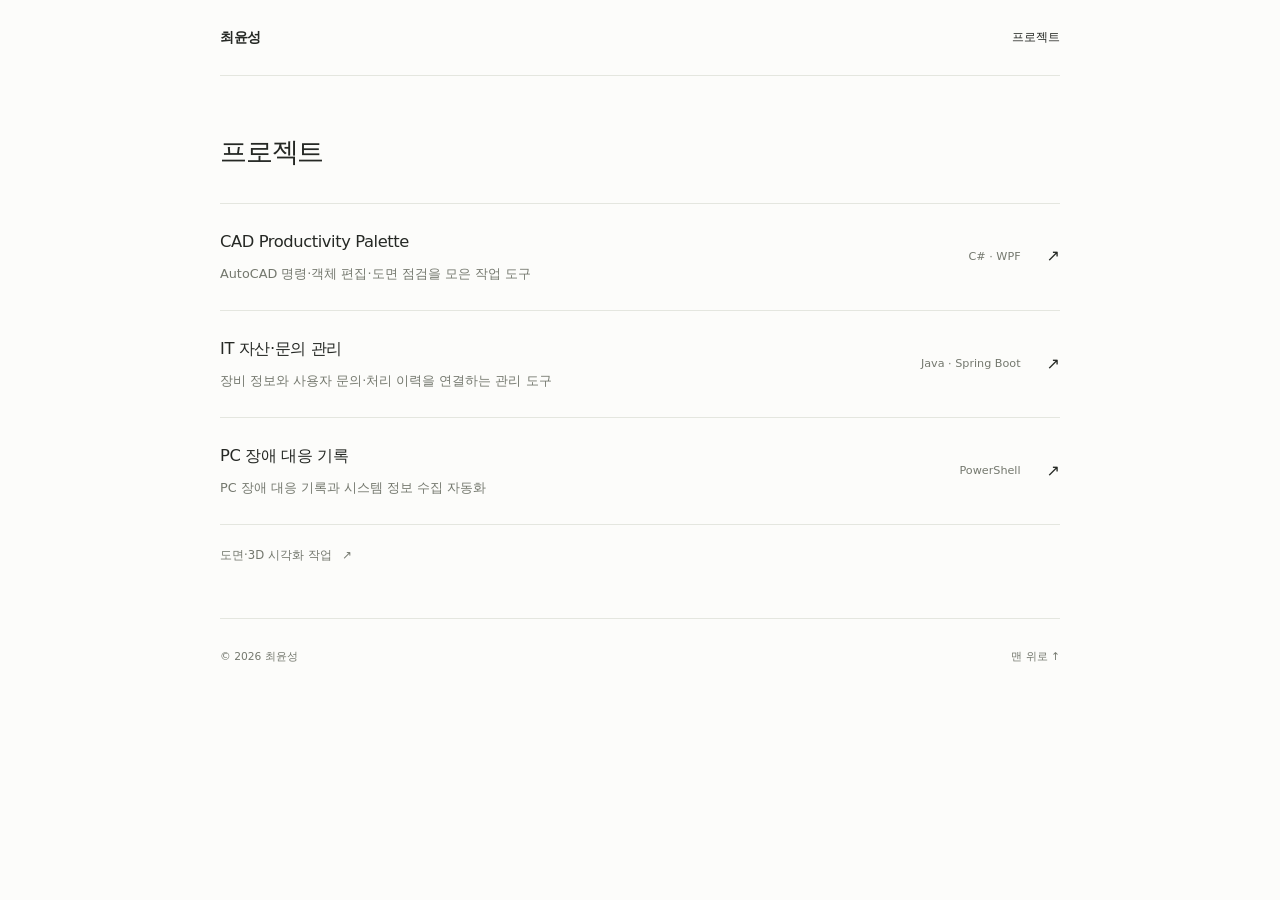
==== commit 1c6f2c9c: "Keep portfolio focused exclusively on projects" ====
--- a/docs/index.html
+++ b/docs/index.html
@@ -1,41 +1,28 @@
-﻿<!doctype html>
+<!doctype html>
 <html lang="ko">
 <head>
   <meta charset="utf-8">
   <meta name="viewport" content="width=device-width, initial-scale=1">
   <meta name="description" content="최윤성의 전산·OA·소프트웨어 포트폴리오. 업무 자동화, IT 자산 관리, PC 사용자 지원 프로젝트를 소개합니다.">
   <link rel="icon" href="data:,">
-  <link rel="stylesheet" href="css/portfolio.css?v=20261025-4">
+  <link rel="stylesheet" href="css/portfolio.css?v=20261025-5">
   <title>최윤성 | IT Support & Software Portfolio</title>
 </head>
 <body data-page="home" data-focus="software" data-layout="support">
   <a class="skip-link" href="#work">프로젝트로 바로 가기</a>
   <header class="site-header page-width">
     <a class="wordmark" href="#top">최윤성</a>
-    <nav aria-label="주 메뉴"><a href="#work">프로젝트</a><a href="#about">소개</a><a href="#contact">연락처</a></nav>
+    <nav aria-label="주 메뉴"><a href="#work">프로젝트</a></nav>
   </header>
   <main id="top" class="page-width">
-    <section class="intro" aria-labelledby="hero-title">
-      <p class="intro-role">전산·OA · 소프트웨어</p>
-      <h1 id="hero-title">최윤성</h1>
-      <p class="intro-description">소프트웨어를 전공하고,<br>반복 업무를 줄이는 도구를 만듭니다.</p>
-    </section>
     <section id="work" class="work-section" aria-labelledby="work-title">
-      <h2 id="work-title">프로젝트</h2>
+      <h1 id="work-title" class="work-title">프로젝트</h1>
       <div id="software-project-list" class="project-list"></div>
       <p class="other-work"><a href="https://youns1998.github.io/portfolioCAD/" target="_blank" rel="noopener noreferrer">도면·3D 시각화 작업 <span aria-hidden="true">↗</span></a></p>
     </section>
-    <section id="about" class="about-section" aria-labelledby="about-title">
-      <h2 id="about-title">소개</h2>
-      <dl class="profile-facts"><div><dt>학력</dt><dd>충북대학교 소프트웨어학과 졸업</dd></div><div><dt>자격</dt><dd>정보처리기사</dd></div><div><dt>경험</dt><dd>플러그미디어웍스 학생 인턴 <span class="fact-date">2020.08 — 2020.09</span></dd></div></dl>
-    </section>
-    <section id="contact" class="contact-section" aria-labelledby="contact-title">
-      <h2 id="contact-title">연락처</h2>
-      <div class="contact-links"><a href="mailto:youns1998@gmail.com">youns1998@gmail.com</a><a href="https://github.com/youns1998" target="_blank" rel="noopener noreferrer">GitHub ↗</a></div>
-    </section>
   </main>
   <footer class="site-footer page-width"><span>© <span id="year"></span> 최윤성</span><a href="#top">맨 위로 ↑</a></footer>
-  <script src="data/projects.js?v=20261025-4"></script>
-  <script src="js/portfolio.js?v=20261025-4"></script>
+  <script src="data/projects.js?v=20261025-5"></script>
+  <script src="js/portfolio.js?v=20261025-5"></script>
 </body>
 </html>
--- a/docs/css/portfolio.css
+++ b/docs/css/portfolio.css
@@ -1,4 +1,4 @@
-﻿:root { color-scheme:light; --paper:#fcfcfa; --ink:#252824; --muted:#74786e; --line:#e4e6df; --accent:#435a42; --header-height:76px; }
+:root { color-scheme:light; --paper:#fcfcfa; --ink:#252824; --muted:#74786e; --line:#e4e6df; --accent:#435a42; --header-height:76px; }
 * { box-sizing:border-box; }
 html { scroll-padding-top:calc(var(--header-height) + 24px); }
 body { margin:0; background:var(--paper); color:var(--ink); font-family:"Segoe UI","Malgun Gothic",system-ui,sans-serif; font-size:15px; line-height:1.8; -webkit-font-smoothing:antialiased; }
@@ -16,36 +16,22 @@
 .site-header nav { display:flex; align-items:center; gap:24px; }
 .site-header nav a { display:inline-block; padding-block:12px; font-size:.75rem; text-decoration:none; color:var(--muted); }
 .site-header nav a:hover,.site-header nav a[aria-current="location"] { color:var(--ink); }
-.intro { padding-block:84px 70px; }
-.intro-role { font-size:.75rem; color:var(--muted); margin:0 0 14px; }
-.intro h1 { font-size:2.7rem; line-height:1.4; letter-spacing:-.06em; font-weight:500; margin:0 0 22px; }
-.intro-description { font-size:1.05rem; line-height:1.9; letter-spacing:-.03em; margin:0; color:#50574c; }
 h2 { font-size:.8rem; font-weight:500; margin:0 0 24px; color:var(--muted); }
-.work-section { padding-bottom:48px; }
+.work-section { padding-block:56px 34px; }
+.work-title { margin:0 0 30px; font-size:1.7rem; font-weight:500; letter-spacing:-.045em; line-height:1.5; }
 .project-list { border-top:1px solid var(--line); }
 .project-entry { border-bottom:1px solid var(--line); }
 .project-entry-link { display:flex; justify-content:space-between; align-items:center; gap:26px; padding-block:25px; text-decoration:none; }
 .project-entry-copy { min-width:0; }
-.project-entry h3 { font-size:1.02rem; line-height:1.6; margin:0 0 7px; font-weight:500; letter-spacing:-.025em; }
+.project-entry h2 { font-size:1.02rem; line-height:1.6; margin:0 0 7px; color:var(--ink); font-weight:500; letter-spacing:-.025em; }
 .project-entry-copy p { margin:0; font-size:.8rem; color:var(--muted); word-break:keep-all; }
 .project-entry-meta { display:flex; align-items:center; gap:26px; flex-shrink:0; color:var(--muted); font-size:.7rem; }
 .project-entry-arrow { font-size:1rem; color:var(--ink); }
-.project-entry-link:hover h3 { text-decoration:underline; text-underline-offset:5px; }
+.project-entry-link:hover h2 { text-decoration:underline; text-underline-offset:5px; }
 .other-work { margin:20px 0 0; font-size:.73rem; color:var(--muted); }
 .other-work a { text-decoration:none; }
 .other-work a:hover { text-decoration:underline; }
 .other-work span { margin-left:7px; }
-.about-section,.contact-section { display:grid; grid-template-columns:120px minmax(0,1fr); gap:24px; padding-block:32px; border-top:1px solid var(--line); }
-.about-section h2,.contact-section h2 { margin:0; }
-.profile-facts { margin:0; font-size:.8rem; }
-.profile-facts > div { display:grid; grid-template-columns:42px minmax(0,1fr); gap:16px; margin-bottom:10px; }
-.profile-facts > div:last-child { margin-bottom:0; }
-.profile-facts dt { color:var(--muted); }
-.profile-facts dd { margin:0; }
-.fact-date { margin-left:10px; color:var(--muted); font-size:.7rem; white-space:nowrap; }
-.contact-links { display:flex; flex-wrap:wrap; align-items:baseline; gap:10px 28px; font-size:.8rem; }
-.contact-links a { text-decoration:none; overflow-wrap:anywhere; }
-.contact-links a:hover { text-decoration:underline; }
 .site-footer { display:flex; justify-content:space-between; align-items:center; gap:20px; padding-block:28px 34px; margin-top:18px; font-size:.67rem; color:var(--muted); border-top:1px solid var(--line); }
 .site-footer a { text-decoration:none; }
 .detail-page { padding-block:36px 45px; }
@@ -135,17 +121,13 @@
   .site-header { min-height:66px; gap:20px; }
   .site-header nav { gap:18px; }
   .site-header nav a { font-size:.72rem; }
-  .intro { padding-block:56px 48px; }
-  .intro h1 { font-size:2.2rem; margin-bottom:18px; }
-  .intro-description { font-size:.96rem; }
   .project-entry-link { align-items:start; gap:18px; padding-block:23px; }
-  .project-entry h3 { font-size:.96rem; }
+  .project-entry h2 { font-size:.96rem; }
   .project-entry-copy p { font-size:.76rem; }
   .project-entry-tools { display:none; }
   .project-entry-meta { padding-top:2px; }
-  .about-section,.contact-section { grid-template-columns:1fr; gap:17px; padding-block:26px; }
-  .fact-date { display:block; margin-left:0; margin-top:2px; }
-  .work-section { padding-bottom:30px; }
+  .work-section { padding-block:38px 24px; }
+  .work-title { font-size:1.5rem; margin-bottom:24px; }
   .site-footer { padding-bottom:26px; }
   .detail-page { padding-top:26px; }
   .back-link { margin-bottom:36px; }
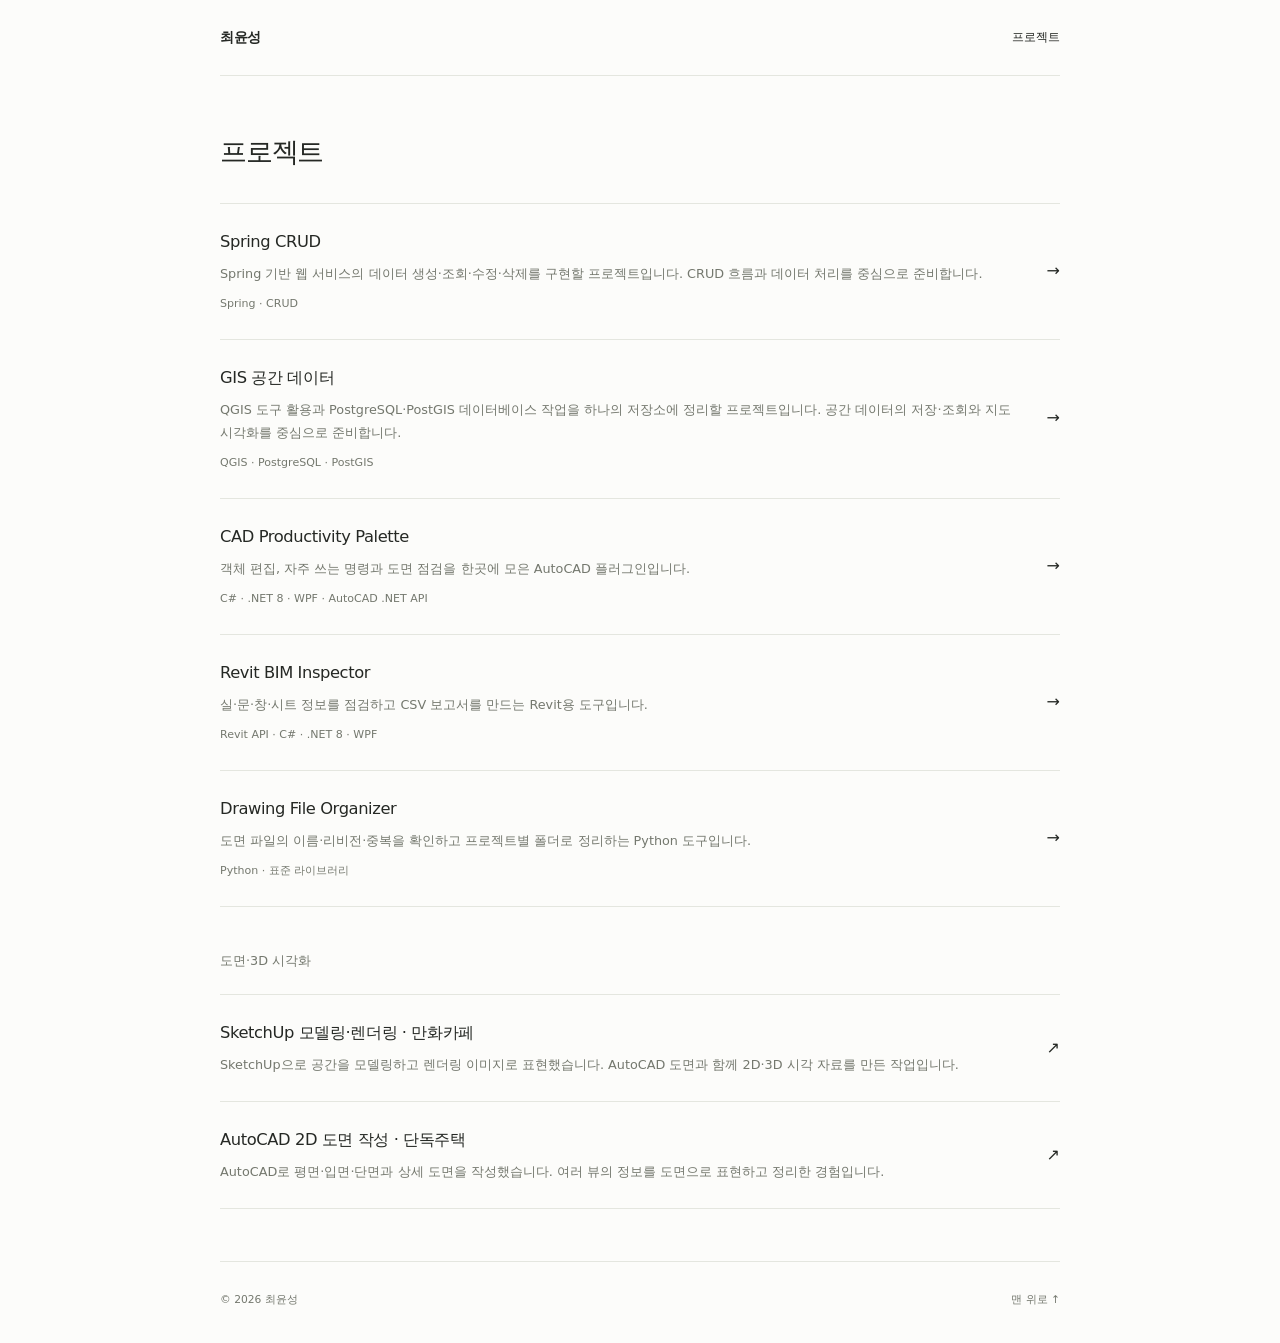
==== commit 1130a21b: "Restore project content from before the first October 25 commit" ====
--- a/docs/index.html
+++ b/docs/index.html
@@ -3,10 +3,10 @@
 <head>
   <meta charset="utf-8">
   <meta name="viewport" content="width=device-width, initial-scale=1">
-  <meta name="description" content="최윤성의 전산·OA·소프트웨어 포트폴리오. 업무 자동화, IT 자산 관리, PC 사용자 지원 프로젝트를 소개합니다.">
+  <meta name="description" content="Spring CRUD, GIS 공간 데이터, CAD·Revit 개발 도구, Python 파일 자동화와 CAD·SketchUp 시각화 작업 포트폴리오입니다.">
   <link rel="icon" href="data:,">
-  <link rel="stylesheet" href="css/portfolio.css?v=20261025-5">
-  <title>최윤성 | IT Support & Software Portfolio</title>
+  <link rel="stylesheet" href="css/portfolio.css?v=20261025-6">
+  <title>최윤성 | Software Portfolio</title>
 </head>
 <body data-page="home" data-focus="software" data-layout="support">
   <a class="skip-link" href="#work">프로젝트로 바로 가기</a>
@@ -18,11 +18,14 @@
     <section id="work" class="work-section" aria-labelledby="work-title">
       <h1 id="work-title" class="work-title">프로젝트</h1>
       <div id="software-project-list" class="project-list"></div>
-      <p class="other-work"><a href="https://youns1998.github.io/portfolioCAD/" target="_blank" rel="noopener noreferrer">도면·3D 시각화 작업 <span aria-hidden="true">↗</span></a></p>
+    </section>
+    <section class="visual-section" aria-labelledby="visual-title">
+      <h2 id="visual-title">도면·3D 시각화</h2>
+      <div id="visual-project-list" class="project-list"></div>
     </section>
   </main>
   <footer class="site-footer page-width"><span>© <span id="year"></span> 최윤성</span><a href="#top">맨 위로 ↑</a></footer>
-  <script src="data/projects.js?v=20261025-5"></script>
-  <script src="js/portfolio.js?v=20261025-5"></script>
+  <script src="data/projects.js?v=20261025-6"></script>
+  <script src="js/portfolio.js?v=20261025-6"></script>
 </body>
 </html>
--- a/docs/css/portfolio.css
+++ b/docs/css/portfolio.css
@@ -23,15 +23,10 @@
 .project-entry { border-bottom:1px solid var(--line); }
 .project-entry-link { display:flex; justify-content:space-between; align-items:center; gap:26px; padding-block:25px; text-decoration:none; }
 .project-entry-copy { min-width:0; }
-.project-entry h2 { font-size:1.02rem; line-height:1.6; margin:0 0 7px; color:var(--ink); font-weight:500; letter-spacing:-.025em; }
+.project-entry-title { font-size:1.02rem; line-height:1.6; margin:0 0 7px; color:var(--ink); font-weight:500; letter-spacing:-.025em; }
 .project-entry-copy p { margin:0; font-size:.8rem; color:var(--muted); word-break:keep-all; }
-.project-entry-meta { display:flex; align-items:center; gap:26px; flex-shrink:0; color:var(--muted); font-size:.7rem; }
 .project-entry-arrow { font-size:1rem; color:var(--ink); }
-.project-entry-link:hover h2 { text-decoration:underline; text-underline-offset:5px; }
-.other-work { margin:20px 0 0; font-size:.73rem; color:var(--muted); }
-.other-work a { text-decoration:none; }
-.other-work a:hover { text-decoration:underline; }
-.other-work span { margin-left:7px; }
+.project-entry-link:hover .project-entry-title { text-decoration:underline; text-underline-offset:5px; }
 .site-footer { display:flex; justify-content:space-between; align-items:center; gap:20px; padding-block:28px 34px; margin-top:18px; font-size:.67rem; color:var(--muted); border-top:1px solid var(--line); }
 .site-footer a { text-decoration:none; }
 .detail-page { padding-block:36px 45px; }
@@ -122,10 +117,9 @@
   .site-header nav { gap:18px; }
   .site-header nav a { font-size:.72rem; }
   .project-entry-link { align-items:start; gap:18px; padding-block:23px; }
-  .project-entry h2 { font-size:.96rem; }
+  .project-entry-title { font-size:.96rem; }
   .project-entry-copy p { font-size:.76rem; }
-  .project-entry-tools { display:none; }
-  .project-entry-meta { padding-top:2px; }
+
   .work-section { padding-block:38px 24px; }
   .work-title { font-size:1.5rem; margin-bottom:24px; }
   .site-footer { padding-bottom:26px; }
@@ -137,3 +131,7 @@
   .pdf-stage { min-height:420px; height:65vh; }
 }
 @media (prefers-reduced-motion:reduce) { html { scroll-behavior:auto; } }
+.visual-section { padding-block:8px 34px; }
+.visual-section > h2 { margin:0 0 22px; }
+.project-entry-copy .project-entry-tools { margin-top:9px; font-size:.69rem; color:var(--muted); }
+.project-entry-arrow { flex-shrink:0; }
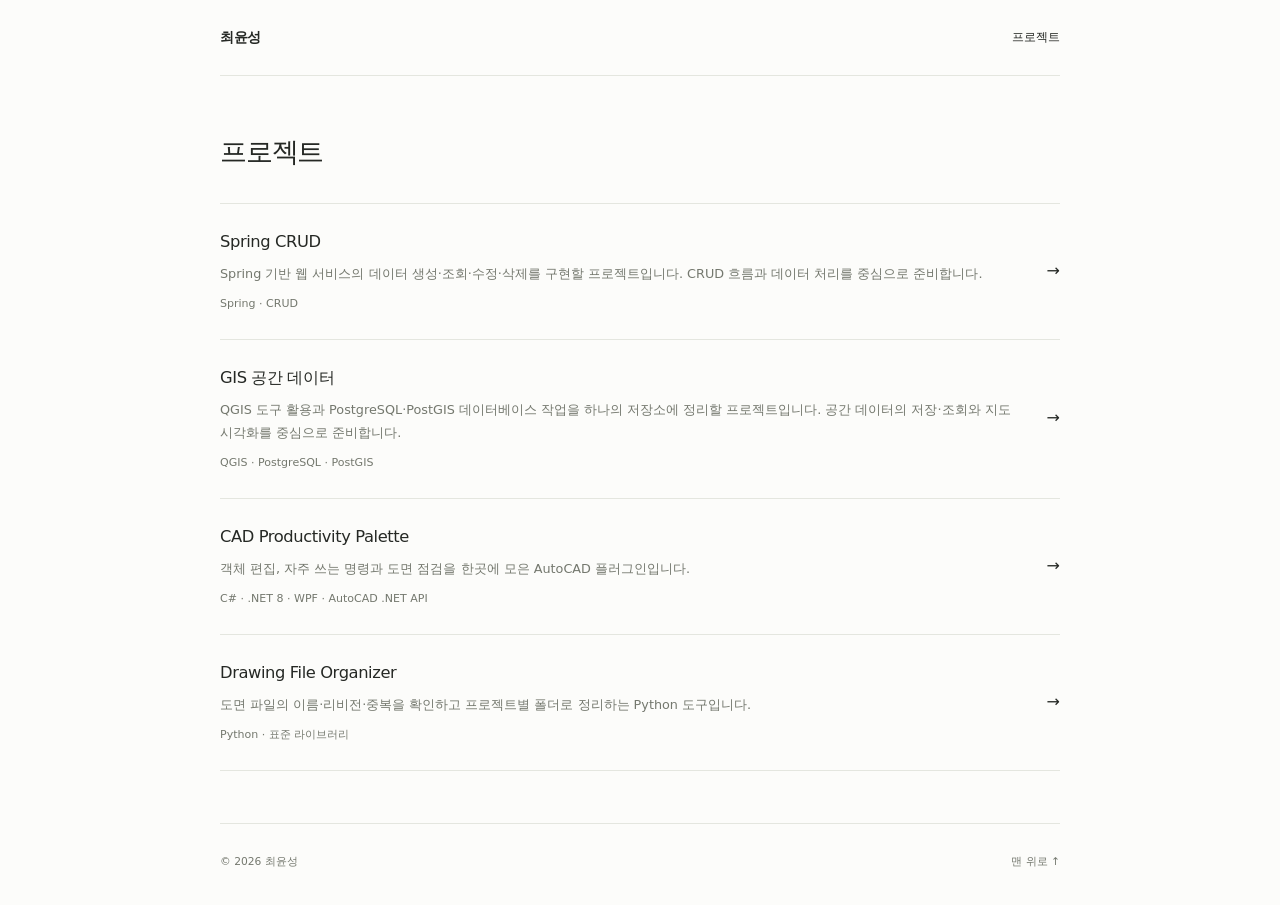
==== commit d0b2ba4c: "Exclude architecture and BIM work from software portfolio" ====
--- a/docs/index.html
+++ b/docs/index.html
@@ -3,9 +3,9 @@
 <head>
   <meta charset="utf-8">
   <meta name="viewport" content="width=device-width, initial-scale=1">
-  <meta name="description" content="Spring CRUD, GIS 공간 데이터, CAD·Revit 개발 도구, Python 파일 자동화와 CAD·SketchUp 시각화 작업 포트폴리오입니다.">
+  <meta name="description" content="Spring CRUD, GIS 공간 데이터, CAD Productivity Palette, Python 파일 자동화 프로젝트 포트폴리오입니다.">
   <link rel="icon" href="data:,">
-  <link rel="stylesheet" href="css/portfolio.css?v=20261025-6">
+  <link rel="stylesheet" href="css/portfolio.css?v=20261025-7">
   <title>최윤성 | Software Portfolio</title>
 </head>
 <body data-page="home" data-focus="software" data-layout="support">
@@ -19,13 +19,9 @@
       <h1 id="work-title" class="work-title">프로젝트</h1>
       <div id="software-project-list" class="project-list"></div>
     </section>
-    <section class="visual-section" aria-labelledby="visual-title">
-      <h2 id="visual-title">도면·3D 시각화</h2>
-      <div id="visual-project-list" class="project-list"></div>
-    </section>
   </main>
   <footer class="site-footer page-width"><span>© <span id="year"></span> 최윤성</span><a href="#top">맨 위로 ↑</a></footer>
-  <script src="data/projects.js?v=20261025-6"></script>
-  <script src="js/portfolio.js?v=20261025-6"></script>
+  <script src="data/projects.js?v=20261025-7"></script>
+  <script src="js/portfolio.js?v=20261025-7"></script>
 </body>
 </html>
--- a/docs/css/portfolio.css
+++ b/docs/css/portfolio.css
@@ -131,7 +131,5 @@
   .pdf-stage { min-height:420px; height:65vh; }
 }
 @media (prefers-reduced-motion:reduce) { html { scroll-behavior:auto; } }
-.visual-section { padding-block:8px 34px; }
-.visual-section > h2 { margin:0 0 22px; }
 .project-entry-copy .project-entry-tools { margin-top:9px; font-size:.69rem; color:var(--muted); }
 .project-entry-arrow { flex-shrink:0; }
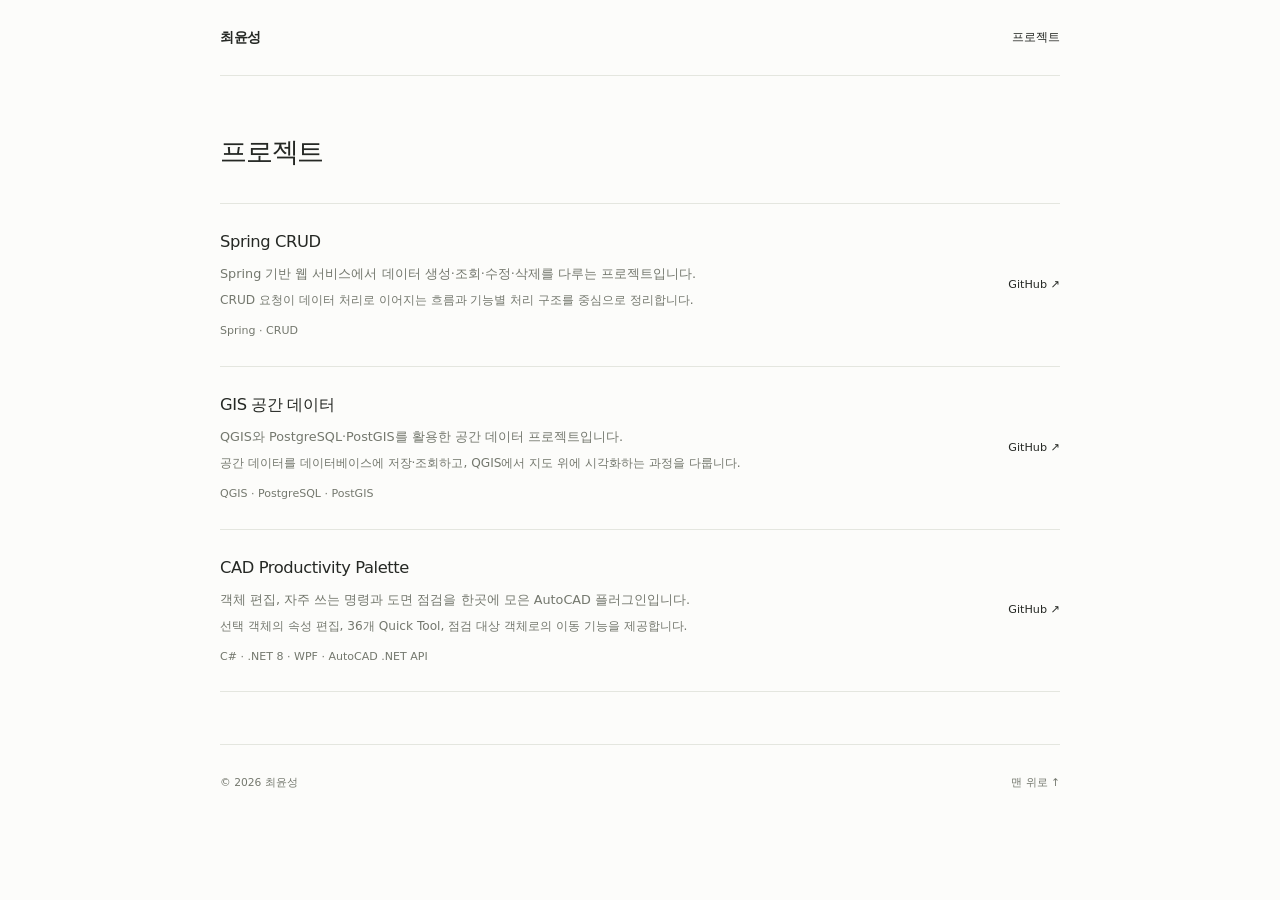
==== commit e2c55a19: "Focus on three projects with direct GitHub links and short explanations" ====
--- a/docs/index.html
+++ b/docs/index.html
@@ -3,9 +3,9 @@
 <head>
   <meta charset="utf-8">
   <meta name="viewport" content="width=device-width, initial-scale=1">
-  <meta name="description" content="Spring CRUD, GIS 공간 데이터, CAD Productivity Palette, Python 파일 자동화 프로젝트 포트폴리오입니다.">
+  <meta name="description" content="Spring CRUD, GIS 공간 데이터, CAD Productivity Palette 세 프로젝트를 소개하고 GitHub 저장소로 연결하는 포트폴리오입니다.">
   <link rel="icon" href="data:,">
-  <link rel="stylesheet" href="css/portfolio.css?v=20261025-7">
+  <link rel="stylesheet" href="css/portfolio.css?v=20261025-8">
   <title>최윤성 | Software Portfolio</title>
 </head>
 <body data-page="home" data-focus="software" data-layout="support">
@@ -21,7 +21,7 @@
     </section>
   </main>
   <footer class="site-footer page-width"><span>© <span id="year"></span> 최윤성</span><a href="#top">맨 위로 ↑</a></footer>
-  <script src="data/projects.js?v=20261025-7"></script>
-  <script src="js/portfolio.js?v=20261025-7"></script>
+  <script src="data/projects.js?v=20261025-8"></script>
+  <script src="js/portfolio.js?v=20261025-8"></script>
 </body>
 </html>
--- a/docs/css/portfolio.css
+++ b/docs/css/portfolio.css
@@ -25,7 +25,8 @@
 .project-entry-copy { min-width:0; }
 .project-entry-title { font-size:1.02rem; line-height:1.6; margin:0 0 7px; color:var(--ink); font-weight:500; letter-spacing:-.025em; }
 .project-entry-copy p { margin:0; font-size:.8rem; color:var(--muted); word-break:keep-all; }
-.project-entry-arrow { font-size:1rem; color:var(--ink); }
+.project-entry-arrow { font-size:.7rem; white-space:nowrap; color:var(--ink); }
+.project-entry-copy .project-entry-note { margin-top:5px; font-size:.76rem; color:var(--muted); }
 .project-entry-link:hover .project-entry-title { text-decoration:underline; text-underline-offset:5px; }
 .site-footer { display:flex; justify-content:space-between; align-items:center; gap:20px; padding-block:28px 34px; margin-top:18px; font-size:.67rem; color:var(--muted); border-top:1px solid var(--line); }
 .site-footer a { text-decoration:none; }
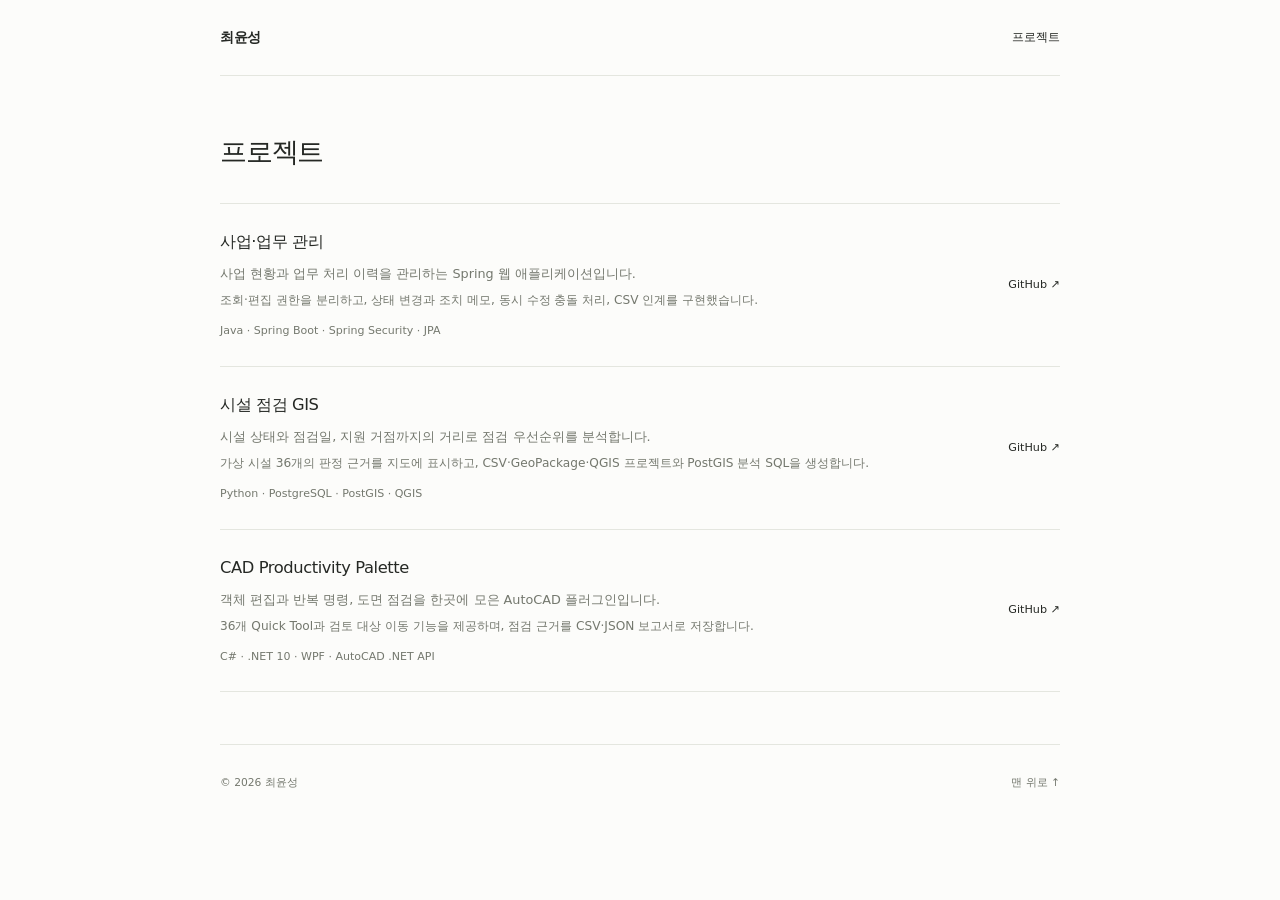
==== commit 9124361a: "Describe implemented Spring GIS and CAD projects in portfolio" ====
--- a/docs/index.html
+++ b/docs/index.html
@@ -5,7 +5,7 @@
   <meta name="viewport" content="width=device-width, initial-scale=1">
   <meta name="description" content="Spring CRUD, GIS 공간 데이터, CAD Productivity Palette 세 프로젝트를 소개하고 GitHub 저장소로 연결하는 포트폴리오입니다.">
   <link rel="icon" href="data:,">
-  <link rel="stylesheet" href="css/portfolio.css?v=20261025-8">
+  <link rel="stylesheet" href="css/portfolio.css?v=20261026-1">
   <title>최윤성 | Software Portfolio</title>
 </head>
 <body data-page="home" data-focus="software" data-layout="support">
@@ -21,7 +21,7 @@
     </section>
   </main>
   <footer class="site-footer page-width"><span>© <span id="year"></span> 최윤성</span><a href="#top">맨 위로 ↑</a></footer>
-  <script src="data/projects.js?v=20261025-8"></script>
-  <script src="js/portfolio.js?v=20261025-8"></script>
+  <script src="data/projects.js?v=20261026-1"></script>
+  <script src="js/portfolio.js?v=20261026-1"></script>
 </body>
 </html>
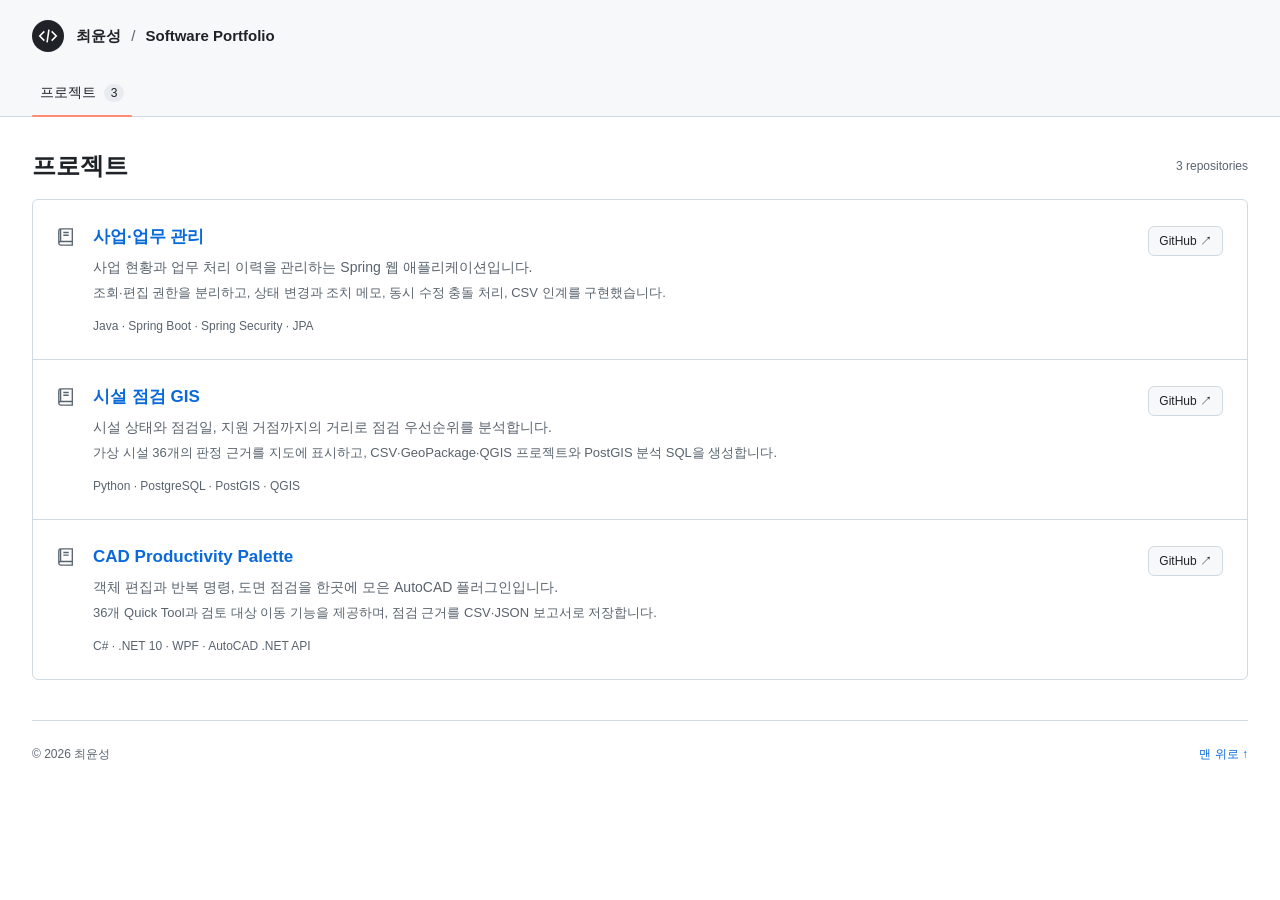
==== commit 9fcdac5b: "Apply GitHub repository-list styling to portfolio web pages" ====
--- a/docs/index.html
+++ b/docs/index.html
@@ -1,27 +1,54 @@
 <!doctype html>
 <html lang="ko">
-<head>
-  <meta charset="utf-8">
-  <meta name="viewport" content="width=device-width, initial-scale=1">
-  <meta name="description" content="Spring CRUD, GIS 공간 데이터, CAD Productivity Palette 세 프로젝트를 소개하고 GitHub 저장소로 연결하는 포트폴리오입니다.">
-  <link rel="icon" href="data:,">
-  <link rel="stylesheet" href="css/portfolio.css?v=20261026-1">
-  <title>최윤성 | Software Portfolio</title>
-</head>
-<body data-page="home" data-focus="software" data-layout="support">
-  <a class="skip-link" href="#work">프로젝트로 바로 가기</a>
-  <header class="site-header page-width">
-    <a class="wordmark" href="#top">최윤성</a>
-    <nav aria-label="주 메뉴"><a href="#work">프로젝트</a></nav>
-  </header>
-  <main id="top" class="page-width">
-    <section id="work" class="work-section" aria-labelledby="work-title">
-      <h1 id="work-title" class="work-title">프로젝트</h1>
-      <div id="software-project-list" class="project-list"></div>
-    </section>
-  </main>
-  <footer class="site-footer page-width"><span>© <span id="year"></span> 최윤성</span><a href="#top">맨 위로 ↑</a></footer>
-  <script src="data/projects.js?v=20261026-1"></script>
-  <script src="js/portfolio.js?v=20261026-1"></script>
-</body>
+  <head>
+    <meta charset="utf-8" />
+    <meta name="viewport" content="width=device-width, initial-scale=1" />
+    <meta
+      name="description"
+      content="사업·업무 관리, 시설 점검 GIS, CAD Productivity Palette 세 프로젝트를 소개하고 GitHub 저장소로 연결하는 포트폴리오입니다."
+    />
+    <link rel="icon" href="data:," />
+    <link rel="stylesheet" href="css/portfolio.css?v=20261026-2" />
+    <title>최윤성 | Software Portfolio</title>
+  </head>
+  <body data-page="home" data-focus="software" data-layout="support">
+    <a class="skip-link" href="#work">프로젝트로 바로 가기</a>
+    <header class="site-header">
+      <div class="site-header-inner page-width">
+        <a class="wordmark" href="#top"
+          ><span class="brand-symbol" aria-hidden="true"
+            ><svg
+              viewBox="0 0 24 24"
+              fill="none"
+              stroke="currentColor"
+              stroke-width="1.7"
+            >
+              <path d="m8 7-5 5 5 5m8-10 5 5-5 5m-3-12-2 14" /></svg></span
+          ><span
+            >최윤성<span class="wordmark-divider"> / </span
+            ><span class="site-context">Software Portfolio</span></span
+          ></a
+        >
+      </div>
+      <nav class="site-tabs page-width" aria-label="주 메뉴">
+        <a href="#work" aria-current="page"
+          >프로젝트 <span class="nav-count">3</span></a
+        >
+      </nav>
+    </header>
+    <main id="top" class="page-width">
+      <section id="work" class="work-section" aria-labelledby="work-title">
+        <div class="work-heading">
+          <h1 id="work-title" class="work-title">프로젝트</h1>
+          <span class="list-count">3 repositories</span>
+        </div>
+        <div id="software-project-list" class="project-list"></div>
+      </section>
+    </main>
+    <footer class="site-footer page-width">
+      <span>© <span id="year"></span> 최윤성</span><a href="#top">맨 위로 ↑</a>
+    </footer>
+    <script src="data/projects.js?v=20261026-2"></script>
+    <script src="js/portfolio.js?v=20261026-2"></script>
+  </body>
 </html>
--- a/docs/css/portfolio.css
+++ b/docs/css/portfolio.css
@@ -1,136 +1,775 @@
-:root { color-scheme:light; --paper:#fcfcfa; --ink:#252824; --muted:#74786e; --line:#e4e6df; --accent:#435a42; --header-height:76px; }
-* { box-sizing:border-box; }
-html { scroll-padding-top:calc(var(--header-height) + 24px); }
-body { margin:0; background:var(--paper); color:var(--ink); font-family:"Segoe UI","Malgun Gothic",system-ui,sans-serif; font-size:15px; line-height:1.8; -webkit-font-smoothing:antialiased; }
-a { color:inherit; text-underline-offset:5px; }
-a:hover { color:var(--accent); }
-a:focus-visible,button:focus-visible,summary:focus-visible { outline:2px solid var(--accent); outline-offset:6px; }
-button { font:inherit; }
-img { max-width:100%; }
-[hidden] { display:none !important; }
-.page-width { width:min(100% - 64px,840px); margin-inline:auto; }
-.skip-link { position:fixed; z-index:100; left:16px; top:12px; padding:8px 14px; background:var(--ink); color:#fff; transform:translateY(-180%); }
-.skip-link:focus { transform:none; }
-.site-header { position:sticky; top:0; z-index:20; display:flex; align-items:center; justify-content:space-between; gap:24px; min-height:76px; background:var(--paper); border-bottom:1px solid var(--line); }
-.wordmark { font-size:.88rem; font-weight:600; text-decoration:none; letter-spacing:-.03em; }
-.site-header nav { display:flex; align-items:center; gap:24px; }
-.site-header nav a { display:inline-block; padding-block:12px; font-size:.75rem; text-decoration:none; color:var(--muted); }
-.site-header nav a:hover,.site-header nav a[aria-current="location"] { color:var(--ink); }
-h2 { font-size:.8rem; font-weight:500; margin:0 0 24px; color:var(--muted); }
-.work-section { padding-block:56px 34px; }
-.work-title { margin:0 0 30px; font-size:1.7rem; font-weight:500; letter-spacing:-.045em; line-height:1.5; }
-.project-list { border-top:1px solid var(--line); }
-.project-entry { border-bottom:1px solid var(--line); }
-.project-entry-link { display:flex; justify-content:space-between; align-items:center; gap:26px; padding-block:25px; text-decoration:none; }
-.project-entry-copy { min-width:0; }
-.project-entry-title { font-size:1.02rem; line-height:1.6; margin:0 0 7px; color:var(--ink); font-weight:500; letter-spacing:-.025em; }
-.project-entry-copy p { margin:0; font-size:.8rem; color:var(--muted); word-break:keep-all; }
-.project-entry-arrow { font-size:.7rem; white-space:nowrap; color:var(--ink); }
-.project-entry-copy .project-entry-note { margin-top:5px; font-size:.76rem; color:var(--muted); }
-.project-entry-link:hover .project-entry-title { text-decoration:underline; text-underline-offset:5px; }
-.site-footer { display:flex; justify-content:space-between; align-items:center; gap:20px; padding-block:28px 34px; margin-top:18px; font-size:.67rem; color:var(--muted); border-top:1px solid var(--line); }
-.site-footer a { text-decoration:none; }
-.detail-page { padding-block:36px 45px; }
-.back-link { display:inline-block; font-size:.76rem; color:var(--muted); text-decoration:none; margin-bottom:48px; }
-.case-heading { padding-bottom:32px; border-bottom:1px solid var(--line); }
-.detail-category { font-size:.73rem; color:var(--muted); margin:0 0 12px; }
-.case-heading h1,.detail-heading h1 { font-size:2.2rem; line-height:1.45; letter-spacing:-.05em; font-weight:500; margin:0 0 20px; word-break:keep-all; overflow-wrap:anywhere; }
-.detail-lead { max-width:650px; font-size:.9rem; line-height:1.9; color:#62695e; margin:0 0 20px; word-break:keep-all; }
-.project-tools { display:flex; flex-wrap:wrap; gap:0; list-style:none; margin:0; padding:0; font-size:.72rem; color:var(--muted); }
-.project-tools li:not(:first-child)::before { content:"·"; margin-inline:8px; }
-.case-overview,.case-features,.case-verification,.project-content { padding-block:30px; border-bottom:1px solid var(--line); }
-.case-overview h2,.case-features h2,.case-verification h2,.project-content h2 { color:var(--ink); font-size:.9rem; margin-bottom:18px; }
-.case-overview p,.case-verification p,.project-content p { max-width:720px; font-size:.84rem; color:#62695e; word-break:keep-all; margin:0 0 14px; }
-.case-overview p:last-child,.case-verification p:last-child { margin-bottom:0; }
-.case-feature-list { margin:0; padding-left:17px; }
-.case-feature-list li { padding-left:5px; margin-bottom:20px; font-size:.85rem; }
-.case-feature-list li:last-child { margin-bottom:0; }
-.case-feature-list strong { font-weight:500; }
-.case-feature-list p { margin:5px 0 0; font-size:.81rem; color:var(--muted); }
-.detail-intro { display:grid; grid-template-columns:1.1fr 1fr; gap:50px; padding-block:12px 32px; }
-.detail-facts { margin:0; font-size:.8rem; }
-.detail-facts > div { display:grid; grid-template-columns:76px minmax(0,1fr); gap:14px; padding-block:11px; border-bottom:1px solid var(--line); }
-.detail-facts dt { color:var(--muted); }
-.detail-facts dd { margin:0; overflow-wrap:anywhere; }
-.project-status { font-size:.7rem; color:var(--muted); display:inline-block; margin-bottom:12px; }
-.project-status-note { font-size:.75rem; color:var(--muted); }
-.button { display:inline-block; font-size:.8rem; padding-block:4px; }
-.development-detail { padding-top:28px; border-top:1px solid var(--line); }
-.development-detail h2 { color:var(--ink); font-size:.95rem; }
-.development-detail li,.project-features { color:var(--muted); font-size:.83rem; }
-.project-content p { white-space:pre-line; overflow-wrap:anywhere; }
-.project-screenshots { display:grid; gap:20px; }
-.project-screenshot { margin:0; }
-.project-screenshot img { display:block; width:100%; height:auto; border:1px solid var(--line); }
-.project-screenshot figcaption { color:var(--muted); font-size:.72rem; margin-top:8px; }
-.featured-footer { display:flex; gap:20px; font-size:.8rem; margin-top:22px; }
-.empty-message { min-height:40vh; }
-.eyebrow { font-size:.7rem; color:var(--muted); }
+/* GitHub / Primer-inspired light interface. No external CSS dependency. */
+:root {
+  color-scheme: light;
+  --paper: #fff;
+  --ink: #1f2328;
+  --muted: #59636e;
+  --line: #d1d9e0;
+  --surface: #f6f8fa;
+  --accent: #0969da;
+  --header-height: 112px;
+}
+* {
+  box-sizing: border-box;
+}
+html {
+  scroll-padding-top: 20px;
+}
+body {
+  margin: 0;
+  background: var(--paper);
+  color: var(--ink);
+  font:
+    14px/1.5 -apple-system,
+    BlinkMacSystemFont,
+    "Segoe UI",
+    "Malgun Gothic",
+    sans-serif;
+  -webkit-font-smoothing: antialiased;
+}
+a {
+  color: var(--accent);
+  text-underline-offset: 3px;
+}
+a:hover {
+  text-decoration: underline;
+}
+a:focus-visible,
+button:focus-visible,
+summary:focus-visible {
+  outline: 2px solid var(--accent);
+  outline-offset: 3px;
+}
+button {
+  font: inherit;
+}
+img {
+  max-width: 100%;
+}
+[hidden] {
+  display: none !important;
+}
+.page-width {
+  width: min(100% - 64px, 1216px);
+  margin-inline: auto;
+}
+.skip-link {
+  position: fixed;
+  z-index: 100;
+  left: 16px;
+  top: 12px;
+  padding: 8px 14px;
+  background: var(--ink);
+  color: #fff;
+  transform: translateY(-180%);
+}
+.skip-link:focus {
+  transform: none;
+}
+.site-header {
+  background: var(--surface);
+  border-bottom: 1px solid var(--line);
+}
+.site-header-inner {
+  min-height: 72px;
+  display: flex;
+  align-items: center;
+}
+.wordmark {
+  display: inline-flex;
+  align-items: center;
+  gap: 12px;
+  font-size: 15px;
+  font-weight: 600;
+  color: var(--ink);
+  text-decoration: none;
+}
+.wordmark:hover {
+  text-decoration: none;
+}
+.brand-symbol {
+  display: inline-grid;
+  place-items: center;
+  width: 32px;
+  height: 32px;
+  flex: none;
+  border-radius: 50%;
+  background: var(--ink);
+  color: #fff;
+}
+.brand-symbol svg {
+  width: 22px;
+  height: 22px;
+}
+.wordmark-divider {
+  padding-inline: 6px;
+  color: var(--muted);
+  font-weight: 400;
+}
+.site-context {
+  font-weight: 600;
+}
+.site-tabs {
+  display: flex;
+  align-items: center;
+  gap: 20px;
+}
+.site-tabs a {
+  position: relative;
+  display: inline-flex;
+  align-items: center;
+  gap: 8px;
+  padding: 10px 8px 13px;
+  color: var(--ink);
+  text-decoration: none;
+  white-space: nowrap;
+}
+.site-tabs a[aria-current]::after {
+  content: "";
+  position: absolute;
+  inset: auto 0 -1px;
+  height: 2px;
+  background: #fd8c73;
+  border-radius: 2px;
+}
+.nav-count {
+  min-width: 20px;
+  border-radius: 20px;
+  padding: 0 6px;
+  background: #e8ecf0;
+  font-size: 12px;
+  text-align: center;
+}
+.work-section {
+  padding-block: 32px 16px;
+}
+.work-heading {
+  display: flex;
+  justify-content: space-between;
+  align-items: center;
+  gap: 16px;
+  margin-bottom: 16px;
+}
+.work-title {
+  margin: 0;
+  font-size: 24px;
+  line-height: 1.4;
+  font-weight: 600;
+  letter-spacing: normal;
+}
+.list-count {
+  font-size: 12px;
+  color: var(--muted);
+}
+.project-list {
+  border: 1px solid var(--line);
+  border-radius: 6px;
+  overflow: hidden;
+}
+.project-entry + .project-entry {
+  border-top: 1px solid var(--line);
+}
+.project-entry-link {
+  display: grid;
+  grid-template-columns: 20px minmax(0, 1fr) auto;
+  align-items: start;
+  gap: 16px;
+  padding: 24px;
+  color: var(--ink);
+  text-decoration: none;
+}
+.project-entry-link::before {
+  content: "";
+  width: 18px;
+  height: 20px;
+  margin-top: 3px;
+  background: var(--muted);
+  mask: url("data:image/svg+xml,%3Csvg xmlns='http://www.w3.org/2000/svg' viewBox='0 0 20 22'%3E%3Cpath fill='none' stroke='black' stroke-width='1.5' d='M4 2h13v18H4a2 2 0 0 1-2-2V4a2 2 0 0 1 2-2Zm0 0v14h13M7 6h6M7 9h6M4 16a2 2 0 0 0 0 4'/%3E%3C/svg%3E")
+    center/contain no-repeat;
+}
+.project-entry-link:hover {
+  background: var(--surface);
+  text-decoration: none;
+}
+.project-entry-copy {
+  min-width: 0;
+}
+.project-entry-title {
+  font-size: 17px;
+  line-height: 1.5;
+  margin: 0 0 8px;
+  color: var(--accent);
+  font-weight: 600;
+  overflow-wrap: anywhere;
+}
+.project-entry-link:hover .project-entry-title {
+  text-decoration: underline;
+  text-underline-offset: 3px;
+}
+.project-entry-copy p {
+  margin: 0;
+  font-size: 14px;
+  color: var(--muted);
+  word-break: keep-all;
+  overflow-wrap: anywhere;
+}
+.project-entry-copy .project-entry-note {
+  margin-top: 5px;
+  font-size: 13px;
+}
+.project-entry-copy .project-entry-tools {
+  margin-top: 14px;
+  font-size: 12px;
+}
+.project-entry-arrow {
+  white-space: nowrap;
+  color: var(--ink);
+  font-size: 12px;
+  font-weight: 500;
+  padding: 5px 10px;
+  border: 1px solid var(--line);
+  border-radius: 6px;
+  background: var(--surface);
+  margin-top: 2px;
+}
+.site-footer {
+  display: flex;
+  justify-content: space-between;
+  align-items: center;
+  gap: 20px;
+  padding-block: 24px 36px;
+  margin-top: 24px;
+  font-size: 12px;
+  color: var(--muted);
+  border-top: 1px solid var(--line);
+}
+.site-footer a {
+  text-decoration: none;
+}
+
+.detail-page {
+  padding-block: 36px 45px;
+}
+.back-link {
+  display: inline-block;
+  font-size: 0.76rem;
+  color: var(--muted);
+  text-decoration: none;
+  margin-bottom: 48px;
+}
+.case-heading {
+  padding-bottom: 32px;
+  border-bottom: 1px solid var(--line);
+}
+.detail-category {
+  font-size: 0.73rem;
+  color: var(--muted);
+  margin: 0 0 12px;
+}
+.case-heading h1,
+.detail-heading h1 {
+  font-size: 2.2rem;
+  line-height: 1.45;
+  letter-spacing: -0.05em;
+  font-weight: 500;
+  margin: 0 0 20px;
+  word-break: keep-all;
+  overflow-wrap: anywhere;
+}
+.detail-lead {
+  max-width: 650px;
+  font-size: 0.9rem;
+  line-height: 1.9;
+  color: #59636e;
+  margin: 0 0 20px;
+  word-break: keep-all;
+}
+.project-tools {
+  display: flex;
+  flex-wrap: wrap;
+  gap: 0;
+  list-style: none;
+  margin: 0;
+  padding: 0;
+  font-size: 0.72rem;
+  color: var(--muted);
+}
+.project-tools li:not(:first-child)::before {
+  content: "·";
+  margin-inline: 8px;
+}
+.case-overview,
+.case-features,
+.case-verification,
+.project-content {
+  padding-block: 30px;
+  border-bottom: 1px solid var(--line);
+}
+.case-overview h2,
+.case-features h2,
+.case-verification h2,
+.project-content h2 {
+  color: var(--ink);
+  font-size: 0.9rem;
+  margin-bottom: 18px;
+}
+.case-overview p,
+.case-verification p,
+.project-content p {
+  max-width: 720px;
+  font-size: 0.84rem;
+  color: #59636e;
+  word-break: keep-all;
+  margin: 0 0 14px;
+}
+.case-overview p:last-child,
+.case-verification p:last-child {
+  margin-bottom: 0;
+}
+.case-feature-list {
+  margin: 0;
+  padding-left: 17px;
+}
+.case-feature-list li {
+  padding-left: 5px;
+  margin-bottom: 20px;
+  font-size: 0.85rem;
+}
+.case-feature-list li:last-child {
+  margin-bottom: 0;
+}
+.case-feature-list strong {
+  font-weight: 500;
+}
+.case-feature-list p {
+  margin: 5px 0 0;
+  font-size: 0.81rem;
+  color: var(--muted);
+}
+.detail-intro {
+  display: grid;
+  grid-template-columns: 1.1fr 1fr;
+  gap: 50px;
+  padding-block: 12px 32px;
+}
+.detail-facts {
+  margin: 0;
+  font-size: 0.8rem;
+}
+.detail-facts > div {
+  display: grid;
+  grid-template-columns: 76px minmax(0, 1fr);
+  gap: 14px;
+  padding-block: 11px;
+  border-bottom: 1px solid var(--line);
+}
+.detail-facts dt {
+  color: var(--muted);
+}
+.detail-facts dd {
+  margin: 0;
+  overflow-wrap: anywhere;
+}
+.project-status {
+  font-size: 0.7rem;
+  color: var(--muted);
+  display: inline-block;
+  margin-bottom: 12px;
+}
+.project-status-note {
+  font-size: 0.75rem;
+  color: var(--muted);
+}
+.button {
+  display: inline-block;
+  font-size: 0.8rem;
+  padding-block: 4px;
+}
+.development-detail {
+  padding-top: 28px;
+  border-top: 1px solid var(--line);
+}
+.development-detail h2 {
+  color: var(--ink);
+  font-size: 0.95rem;
+}
+.development-detail li,
+.project-features {
+  color: var(--muted);
+  font-size: 0.83rem;
+}
+.project-content p {
+  white-space: pre-line;
+  overflow-wrap: anywhere;
+}
+.project-screenshots {
+  display: grid;
+  gap: 20px;
+}
+.project-screenshot {
+  margin: 0;
+}
+.project-screenshot img {
+  display: block;
+  width: 100%;
+  height: auto;
+  border: 1px solid var(--line);
+}
+.project-screenshot figcaption {
+  color: var(--muted);
+  font-size: 0.72rem;
+  margin-top: 8px;
+}
+.featured-footer {
+  display: flex;
+  gap: 20px;
+  font-size: 0.8rem;
+  margin-top: 22px;
+}
+.empty-message {
+  min-height: 40vh;
+}
+.eyebrow {
+  font-size: 0.7rem;
+  color: var(--muted);
+}
 /* Generic media cards remain available for document and video content. */
-.project-card-visual { position:relative; display:grid; place-items:center; min-height:200px; }
-.project-card-visual img { display:block; max-height:320px; object-fit:contain; }
-.visual-grid, .visual-number, .visual-caption { display:none; }
-.tool-preview { padding:20px; }
-.tool-preview-title { display:block; margin-bottom:12px; }
-.tool-preview-row { display:flex; justify-content:space-between; gap:12px; }
-.drawing-document-index { display:grid; grid-template-columns:repeat(2,minmax(0,1fr)); gap:12px; }
-.drawing-document-link { display:grid; gap:5px; padding:12px; border:1px solid var(--line); font-size:.8rem; text-decoration:none; }
-.drawing-document-link img { width:100%; height:100px; object-fit:contain; }
-.document-area { border-top:1px solid var(--line); padding-top:62px; }
-.document-layout { display:grid; grid-template-columns:minmax(245px,320px) minmax(0,1fr); gap:28px; align-items:start; }
-.document-list { max-height:900px; overflow:auto; border:1px solid var(--line); background:#fff; }
-.document-group { margin:0; padding:15px 18px 8px; color:var(--accent); font-size:.7rem; font-weight:700; letter-spacing:.15em; text-transform:uppercase; }
-.document-row { width:100%; min-height:77px; display:flex; align-items:center; gap:12px; padding:10px 14px; border:0; border-top:1px solid var(--line); background:#fff; text-align:left; color:var(--ink); cursor:pointer; }
-.document-row:hover, .document-row.active { background:#eef2ec; }
-.document-row.active { box-shadow:inset 3px 0 var(--accent); }
-.document-row.is-pending .document-thumb { background:#f1f3ef; color:var(--muted); }
-.document-thumb { width:52px; height:52px; flex:none; display:grid; place-items:center; background:#dfe8df; color:var(--accent); font-size:.65rem; font-weight:700; overflow:hidden; }
-.document-thumb img { width:100%; height:100%; object-fit:cover; }
-.document-row-labels { display:grid; flex:1; gap:3px; min-width:0; }
-.document-row-labels small { color:var(--muted); font-size:.62rem; letter-spacing:.05em; }
-.document-row-labels strong { font-size:.86rem; font-weight:600; }
-.document-row-arrow { color:var(--accent); }
-.pdf-panel { min-width:0; background:#fff; border:1px solid var(--line); }
-.pdf-toolbar { min-height:66px; display:flex; justify-content:space-between; align-items:center; gap:15px; flex-wrap:wrap; padding:12px 18px; border-bottom:1px solid var(--line); }
-.pdf-toolbar-label { display:flex; align-items:baseline; gap:12px; }
-.pdf-title { font-size:.96rem; }
-.pdf-count { color:var(--muted); font-size:.7rem; white-space:nowrap; }
-.pdf-toolbar-actions { display:flex; align-items:center; flex-wrap:wrap; gap:6px; }
-.toolbar-button, .toolbar-link { padding:7px 9px; border:1px solid var(--line); background:#fff; color:var(--ink); text-decoration:none; font-size:.7rem; font-weight:600; cursor:pointer; white-space:nowrap; }
-.toolbar-button:hover:not(:disabled), .toolbar-link:hover { background:var(--paper); }
-.toolbar-button:disabled { opacity:.35; cursor:default; }
-.pdf-stage { height:min(78vh,860px); min-height:510px; background:#eef1ec; }
-.pdf-stage:fullscreen { height:100vh; background:#e9ede7; }
-.pdf-frame { display:block; width:100%; height:100%; border:0; }
-.pdf-pending-state { height:100%; display:flex; flex-direction:column; justify-content:center; align-items:center; padding:28px; text-align:center; }
-.pdf-pending-state strong { font-size:clamp(1.2rem,2.5vw,2rem); font-weight:500; word-break:keep-all; }
-.pdf-pending-state > p:last-child { color:var(--muted); font-size:.9rem; }
-.isometric-stage { position:relative; display:grid; place-items:center; width:100%; aspect-ratio:16/9; min-height:280px; overflow:hidden; border:1px solid var(--line); background:#f1f4ef; }
-.isometric-video { display:block; width:100%; height:100%; position:absolute; inset:0; object-fit:contain; }
-.video-toggle { position:absolute; right:20px; bottom:20px; min-height:44px; padding:10px 16px; border:1px solid #cad5cb; background:rgba(255,255,255,.96); color:var(--ink); font-size:.8rem; cursor:pointer; }
-.video-toggle:disabled { opacity:.5; cursor:default; }
-.project-card-visual > .isometric-stage { position:absolute; inset:0; height:100%; min-height:0; aspect-ratio:auto; border:0; }
+.project-card-visual {
+  position: relative;
+  display: grid;
+  place-items: center;
+  min-height: 200px;
+}
+.project-card-visual img {
+  display: block;
+  max-height: 320px;
+  object-fit: contain;
+}
+.visual-grid,
+.visual-number,
+.visual-caption {
+  display: none;
+}
+.tool-preview {
+  padding: 20px;
+}
+.tool-preview-title {
+  display: block;
+  margin-bottom: 12px;
+}
+.tool-preview-row {
+  display: flex;
+  justify-content: space-between;
+  gap: 12px;
+}
+.drawing-document-index {
+  display: grid;
+  grid-template-columns: repeat(2, minmax(0, 1fr));
+  gap: 12px;
+}
+.drawing-document-link {
+  display: grid;
+  gap: 5px;
+  padding: 12px;
+  border: 1px solid var(--line);
+  font-size: 0.8rem;
+  text-decoration: none;
+}
+.drawing-document-link img {
+  width: 100%;
+  height: 100px;
+  object-fit: contain;
+}
+.document-area {
+  border-top: 1px solid var(--line);
+  padding-top: 62px;
+}
+.document-layout {
+  display: grid;
+  grid-template-columns: minmax(245px, 320px) minmax(0, 1fr);
+  gap: 28px;
+  align-items: start;
+}
+.document-list {
+  max-height: 900px;
+  overflow: auto;
+  border: 1px solid var(--line);
+  background: #fff;
+}
+.document-group {
+  margin: 0;
+  padding: 15px 18px 8px;
+  color: var(--accent);
+  font-size: 0.7rem;
+  font-weight: 700;
+  letter-spacing: 0.15em;
+  text-transform: uppercase;
+}
+.document-row {
+  width: 100%;
+  min-height: 77px;
+  display: flex;
+  align-items: center;
+  gap: 12px;
+  padding: 10px 14px;
+  border: 0;
+  border-top: 1px solid var(--line);
+  background: #fff;
+  text-align: left;
+  color: var(--ink);
+  cursor: pointer;
+}
+.document-row:hover,
+.document-row.active {
+  background: #f6f8fa;
+}
+.document-row.active {
+  box-shadow: inset 3px 0 var(--accent);
+}
+.document-row.is-pending .document-thumb {
+  background: #f6f8fa;
+  color: var(--muted);
+}
+.document-thumb {
+  width: 52px;
+  height: 52px;
+  flex: none;
+  display: grid;
+  place-items: center;
+  background: #eaeef2;
+  color: var(--accent);
+  font-size: 0.65rem;
+  font-weight: 700;
+  overflow: hidden;
+}
+.document-thumb img {
+  width: 100%;
+  height: 100%;
+  object-fit: cover;
+}
+.document-row-labels {
+  display: grid;
+  flex: 1;
+  gap: 3px;
+  min-width: 0;
+}
+.document-row-labels small {
+  color: var(--muted);
+  font-size: 0.62rem;
+  letter-spacing: 0.05em;
+}
+.document-row-labels strong {
+  font-size: 0.86rem;
+  font-weight: 600;
+}
+.document-row-arrow {
+  color: var(--accent);
+}
+.pdf-panel {
+  min-width: 0;
+  background: #fff;
+  border: 1px solid var(--line);
+}
+.pdf-toolbar {
+  min-height: 66px;
+  display: flex;
+  justify-content: space-between;
+  align-items: center;
+  gap: 15px;
+  flex-wrap: wrap;
+  padding: 12px 18px;
+  border-bottom: 1px solid var(--line);
+}
+.pdf-toolbar-label {
+  display: flex;
+  align-items: baseline;
+  gap: 12px;
+}
+.pdf-title {
+  font-size: 0.96rem;
+}
+.pdf-count {
+  color: var(--muted);
+  font-size: 0.7rem;
+  white-space: nowrap;
+}
+.pdf-toolbar-actions {
+  display: flex;
+  align-items: center;
+  flex-wrap: wrap;
+  gap: 6px;
+}
+.toolbar-button,
+.toolbar-link {
+  padding: 7px 9px;
+  border: 1px solid var(--line);
+  background: #fff;
+  color: var(--ink);
+  text-decoration: none;
+  font-size: 0.7rem;
+  font-weight: 600;
+  cursor: pointer;
+  white-space: nowrap;
+}
+.toolbar-button:hover:not(:disabled),
+.toolbar-link:hover {
+  background: var(--paper);
+}
+.toolbar-button:disabled {
+  opacity: 0.35;
+  cursor: default;
+}
+.pdf-stage {
+  height: min(78vh, 860px);
+  min-height: 510px;
+  background: #f6f8fa;
+}
+.pdf-stage:fullscreen {
+  height: 100vh;
+  background: #f6f8fa;
+}
+.pdf-frame {
+  display: block;
+  width: 100%;
+  height: 100%;
+  border: 0;
+}
+.pdf-pending-state {
+  height: 100%;
+  display: flex;
+  flex-direction: column;
+  justify-content: center;
+  align-items: center;
+  padding: 28px;
+  text-align: center;
+}
+.pdf-pending-state strong {
+  font-size: clamp(1.2rem, 2.5vw, 2rem);
+  font-weight: 500;
+  word-break: keep-all;
+}
+.pdf-pending-state > p:last-child {
+  color: var(--muted);
+  font-size: 0.9rem;
+}
+.isometric-stage {
+  position: relative;
+  display: grid;
+  place-items: center;
+  width: 100%;
+  aspect-ratio: 16/9;
+  min-height: 280px;
+  overflow: hidden;
+  border: 1px solid var(--line);
+  background: #f6f8fa;
+}
+.isometric-video {
+  display: block;
+  width: 100%;
+  height: 100%;
+  position: absolute;
+  inset: 0;
+  object-fit: contain;
+}
+.video-toggle {
+  position: absolute;
+  right: 20px;
+  bottom: 20px;
+  min-height: 44px;
+  padding: 10px 16px;
+  border: 1px solid #d1d9e0;
+  background: rgba(255, 255, 255, 0.96);
+  color: var(--ink);
+  font-size: 0.8rem;
+  cursor: pointer;
+}
+.video-toggle:disabled {
+  opacity: 0.5;
+  cursor: default;
+}
+.project-card-visual > .isometric-stage {
+  position: absolute;
+  inset: 0;
+  height: 100%;
+  min-height: 0;
+  aspect-ratio: auto;
+  border: 0;
+}
 
-
-@media (max-width:700px) {
-  .page-width { width:calc(100% - 40px); }
-  .site-header { min-height:66px; gap:20px; }
-  .site-header nav { gap:18px; }
-  .site-header nav a { font-size:.72rem; }
-  .project-entry-link { align-items:start; gap:18px; padding-block:23px; }
-  .project-entry-title { font-size:.96rem; }
-  .project-entry-copy p { font-size:.76rem; }
-
-  .work-section { padding-block:38px 24px; }
-  .work-title { font-size:1.5rem; margin-bottom:24px; }
-  .site-footer { padding-bottom:26px; }
-  .detail-page { padding-top:26px; }
-  .back-link { margin-bottom:36px; }
-  .case-heading h1,.detail-heading h1 { font-size:1.65rem; }
-  .detail-intro,.document-layout { grid-template-columns:1fr; gap:24px; }
-  .document-list { max-height:275px; }
-  .pdf-stage { min-height:420px; height:65vh; }
-}
-@media (prefers-reduced-motion:reduce) { html { scroll-behavior:auto; } }
-.project-entry-copy .project-entry-tools { margin-top:9px; font-size:.69rem; color:var(--muted); }
-.project-entry-arrow { flex-shrink:0; }
+@media (max-width: 700px) {
+  .page-width {
+    width: calc(100% - 32px);
+  }
+  .site-header-inner {
+    min-height: 64px;
+  }
+  .wordmark {
+    font-size: 14px;
+    gap: 10px;
+  }
+  .work-section {
+    padding-block: 24px 12px;
+  }
+  .project-entry-link {
+    padding: 20px 16px;
+    gap: 12px;
+  }
+  .project-entry-title {
+    font-size: 16px;
+  }
+  .project-entry-copy p {
+    font-size: 13px;
+  }
+  .work-title {
+    font-size: 22px;
+  }
+  .detail-page {
+    padding-top: 24px;
+  }
+  .back-link {
+    margin-bottom: 28px;
+  }
+  .case-heading h1,
+  .detail-heading h1 {
+    font-size: 26px;
+  }
+  .detail-intro,
+  .document-layout {
+    grid-template-columns: 1fr;
+    gap: 24px;
+  }
+  .document-list {
+    max-height: 275px;
+  }
+  .pdf-stage {
+    min-height: 420px;
+    height: 65vh;
+  }
+}
+@media (max-width: 540px) {
+  .project-entry-link {
+    grid-template-columns: 18px minmax(0, 1fr);
+  }
+  .project-entry-arrow {
+    grid-column: 2;
+    justify-self: start;
+    margin-top: 4px;
+  }
+  .site-context {
+    font-size: 12px;
+  }
+  .wordmark-divider {
+    padding-inline: 3px;
+  }
+  .list-count {
+    font-size: 11px;
+  }
+  .site-footer {
+    font-size: 11px;
+  }
+}
+@media (prefers-reduced-motion: reduce) {
+  html {
+    scroll-behavior: auto;
+  }
+}
